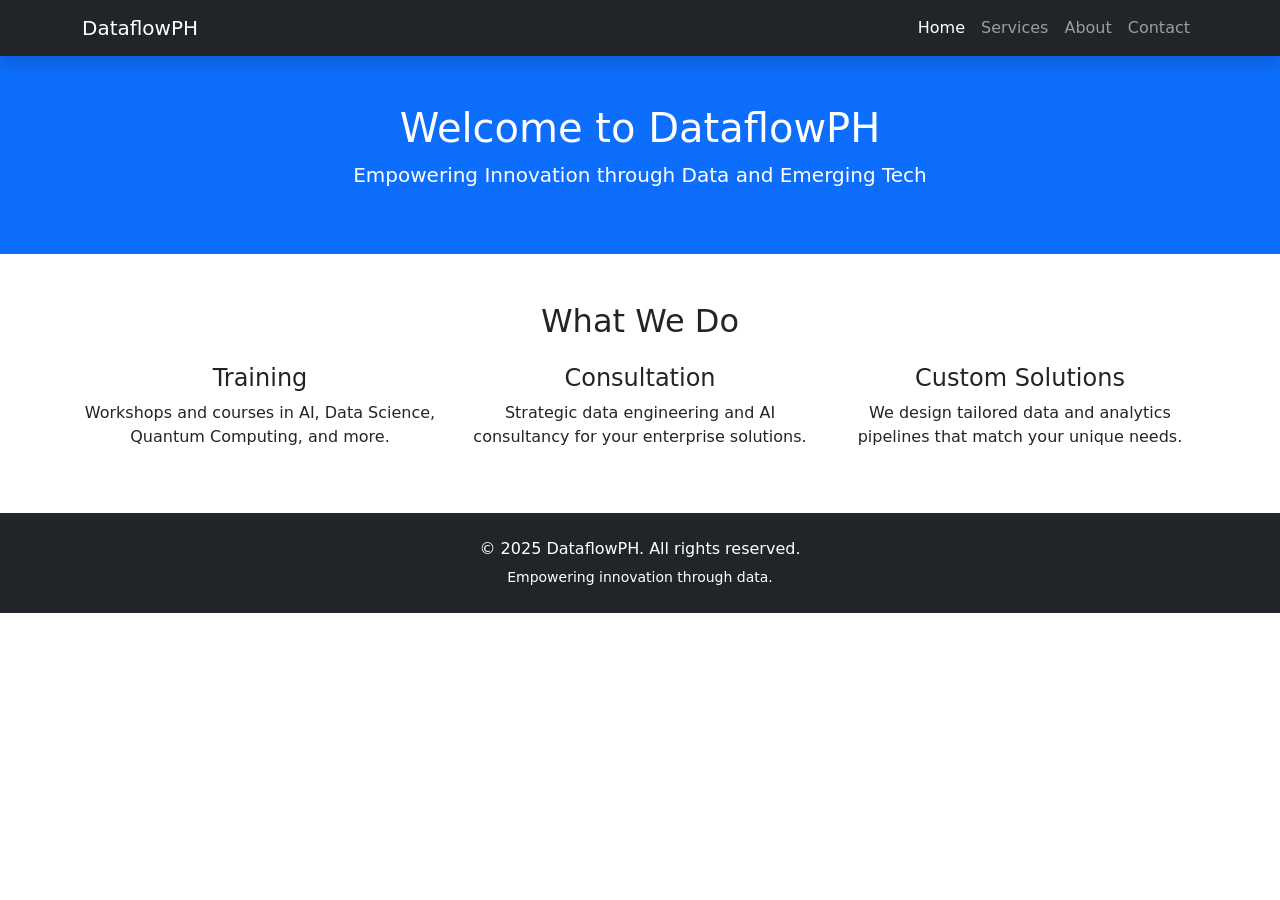
==== index.html @ 062f2149 "Add files via upload" ====
<!DOCTYPE html>
<html lang="en">
<head>
  <meta charset="UTF-8" />
  <meta name="viewport" content="width=device-width, initial-scale=1.0"/>
  <title>DataflowPH</title>
  <link href="https://cdn.jsdelivr.net/npm/bootstrap@5.3.3/dist/css/bootstrap.min.css" rel="stylesheet">
</head>
<body>
<nav class="navbar navbar-expand-lg navbar-dark bg-dark shadow">
  <div class="container">
    <a class="navbar-brand" href="index.html">DataflowPH</a>
    <button class="navbar-toggler" type="button" data-bs-toggle="collapse" data-bs-target="#navbarNav">
      <span class="navbar-toggler-icon"></span>
    </button>
    <div class="collapse navbar-collapse" id="navbarNav">
      <ul class="navbar-nav ms-auto">
        <li class="nav-item"><a class="nav-link active" href="index.html">Home</a></li>
        <li class="nav-item"><a class="nav-link" href="services.html">Services</a></li>
        <li class="nav-item"><a class="nav-link" href="about.html">About</a></li>
        <li class="nav-item"><a class="nav-link" href="contact.html">Contact</a></li>
      </ul>
    </div>
  </div>
</nav>

<header class="bg-primary text-white text-center py-5">
  <div class="container">
    <h1>Welcome to DataflowPH</h1>
    <p class="lead">Empowering Innovation through Data and Emerging Tech</p>
  </div>
</header>

<section class="py-5 text-center">
  <div class="container">
    <h2 class="mb-4">What We Do</h2>
    <div class="row">
      <div class="col-md-4">
        <h4>Training</h4>
        <p>Workshops and courses in AI, Data Science, Quantum Computing, and more.</p>
      </div>
      <div class="col-md-4">
        <h4>Consultation</h4>
        <p>Strategic data engineering and AI consultancy for your enterprise solutions.</p>
      </div>
      <div class="col-md-4">
        <h4>Custom Solutions</h4>
        <p>We design tailored data and analytics pipelines that match your unique needs.</p>
      </div>
    </div>
  </div>
</section>

<footer class="bg-dark text-white text-center py-4">
  <div class="container">
    <p class="mb-1">&copy; 2025 DataflowPH. All rights reserved.</p>
    <small>Empowering innovation through data.</small>
  </div>
</footer>

<script src="https://cdn.jsdelivr.net/npm/bootstrap@5.3.3/dist/js/bootstrap.bundle.min.js"></script>
</body>
</html>
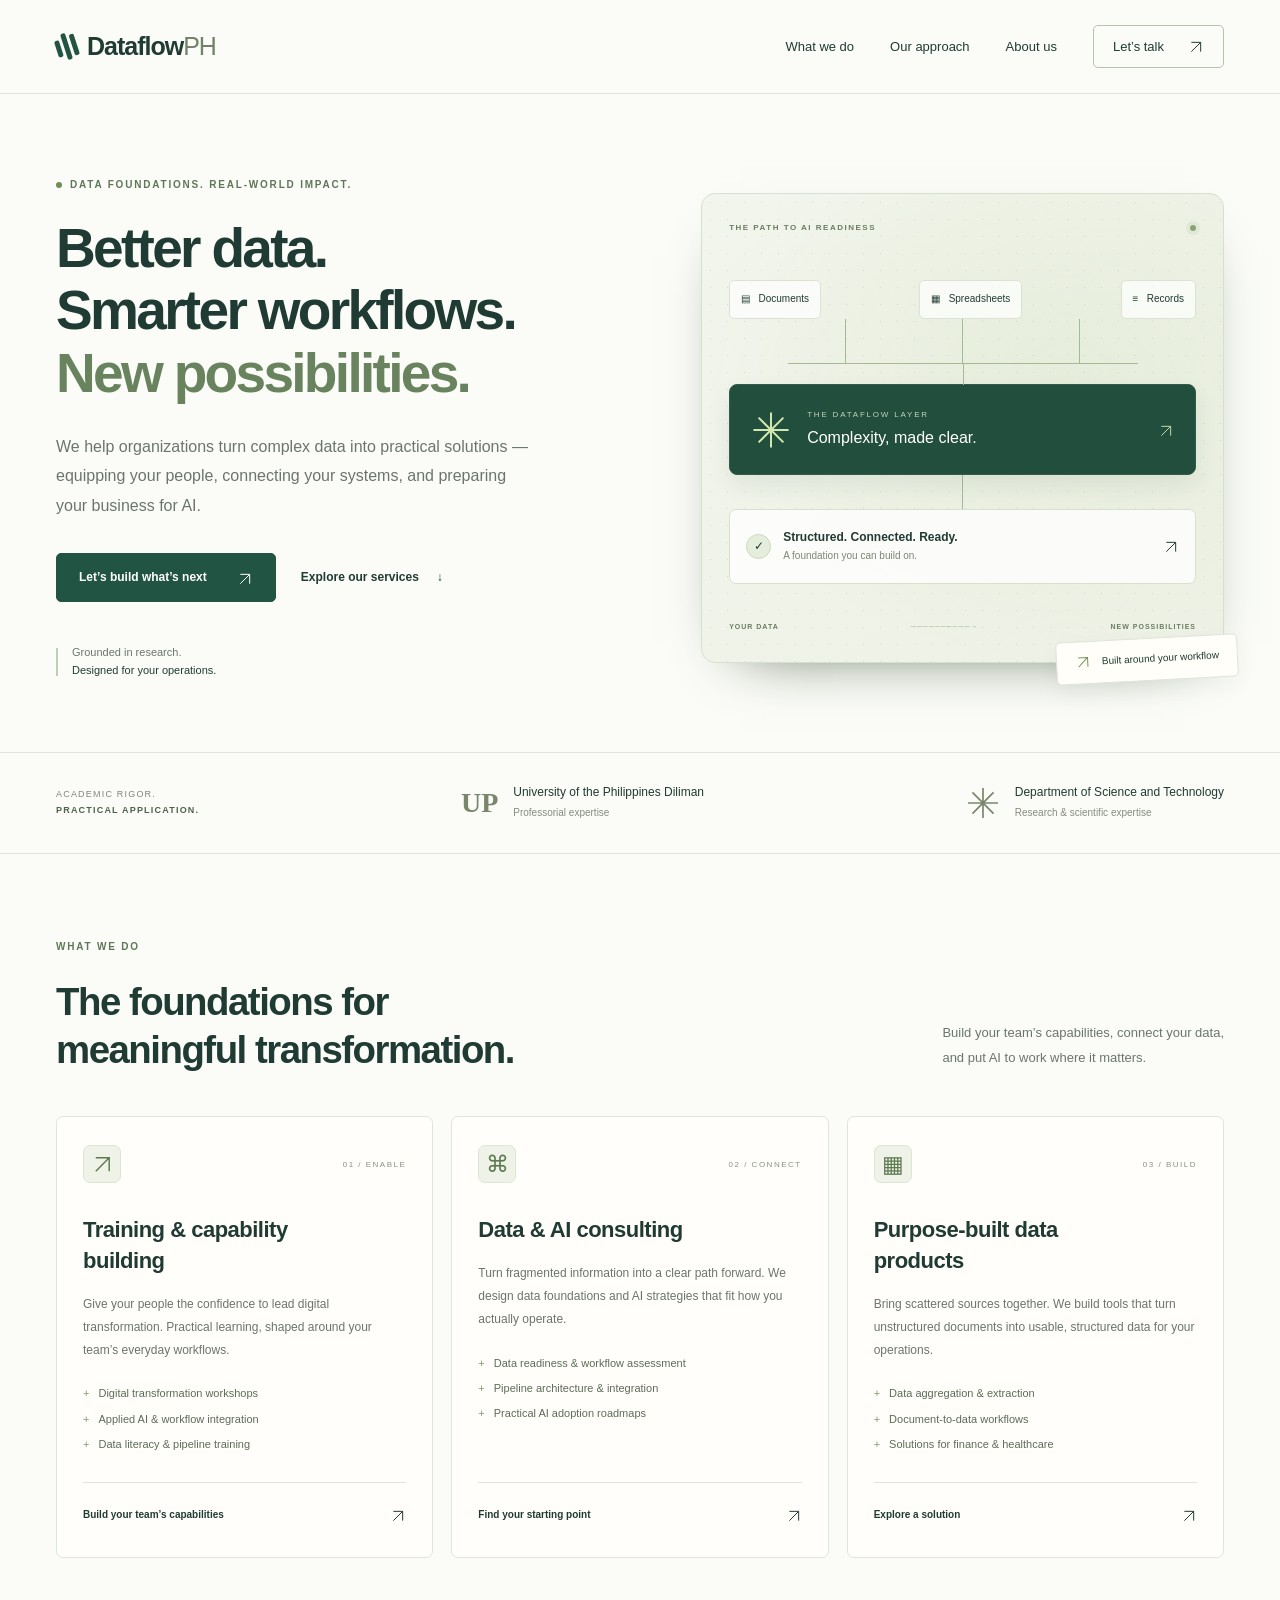
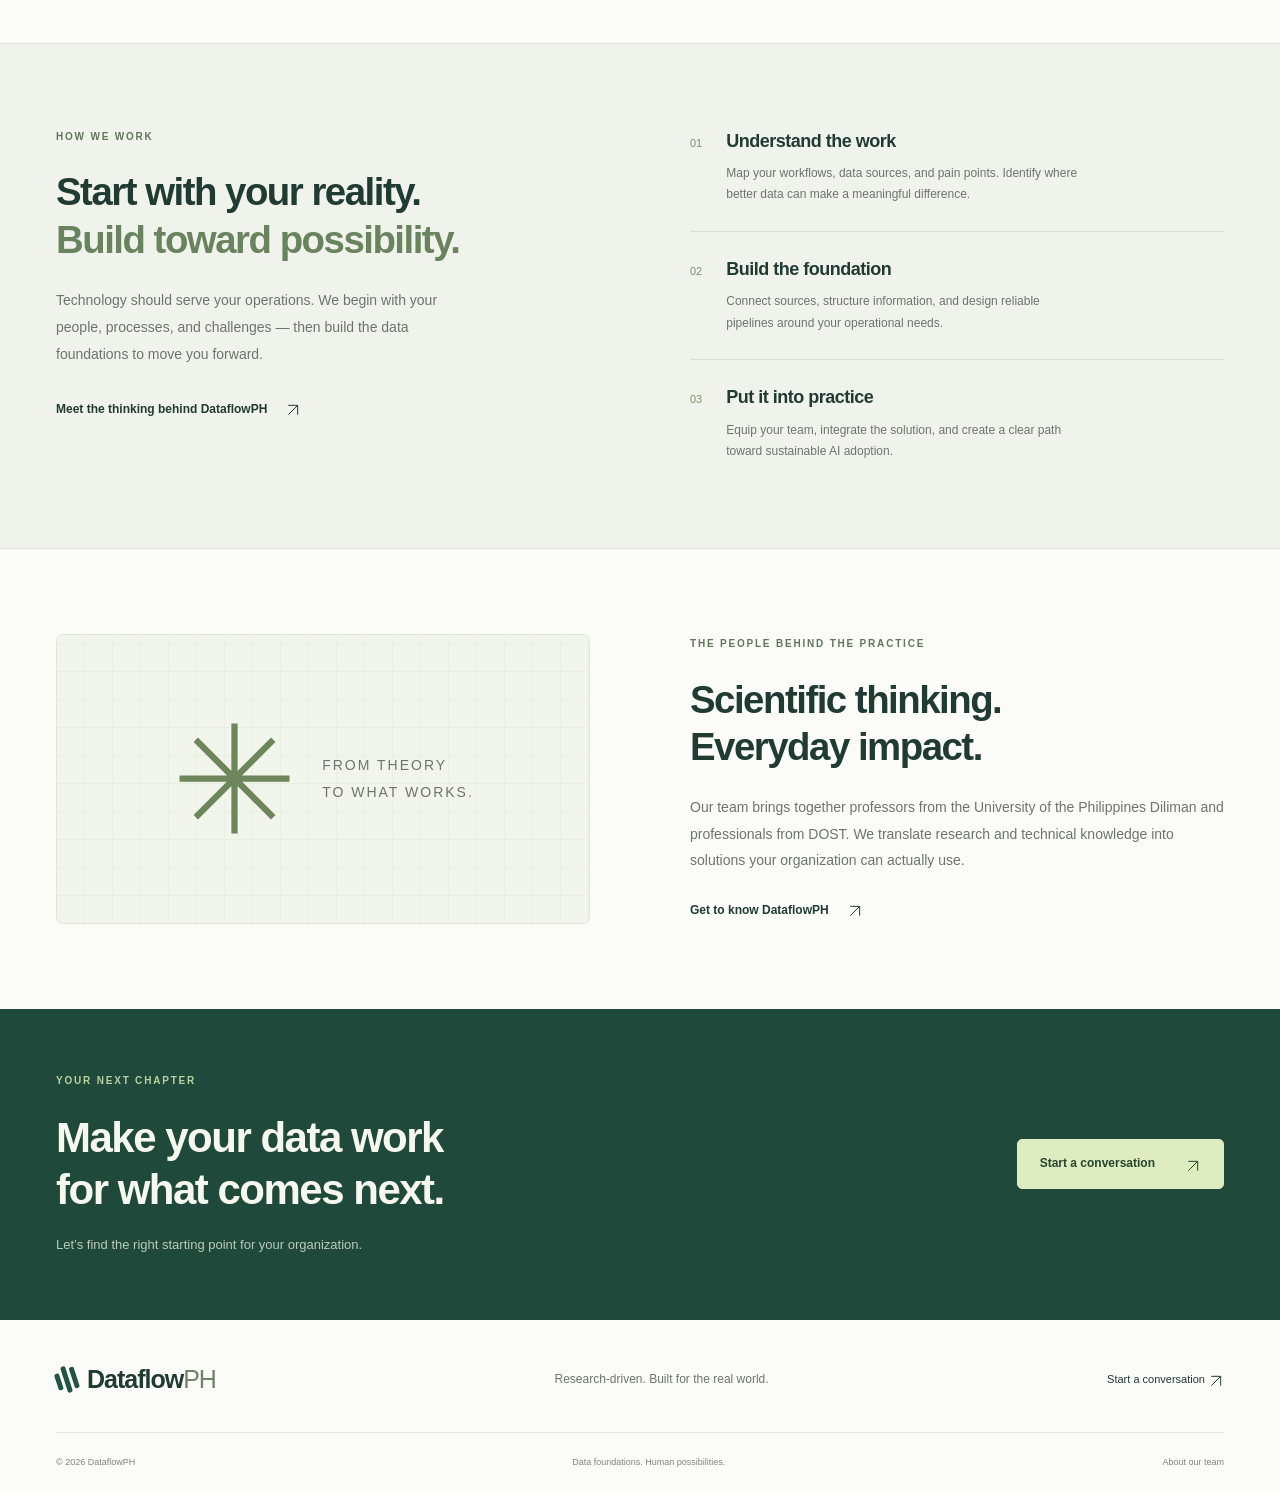
==== commit d06fc071: "Redesign DataflowPH website and add public contact email" ====
--- a/index.html
+++ b/index.html
@@ -1,63 +1,2 @@
 <!DOCTYPE html>
-<html lang="en">
-<head>
-  <meta charset="UTF-8" />
-  <meta name="viewport" content="width=device-width, initial-scale=1.0"/>
-  <title>DataflowPH</title>
-  <link href="https://cdn.jsdelivr.net/npm/bootstrap@5.3.3/dist/css/bootstrap.min.css" rel="stylesheet">
-</head>
-<body>
-<nav class="navbar navbar-expand-lg navbar-dark bg-dark shadow">
-  <div class="container">
-    <a class="navbar-brand" href="index.html">DataflowPH</a>
-    <button class="navbar-toggler" type="button" data-bs-toggle="collapse" data-bs-target="#navbarNav">
-      <span class="navbar-toggler-icon"></span>
-    </button>
-    <div class="collapse navbar-collapse" id="navbarNav">
-      <ul class="navbar-nav ms-auto">
-        <li class="nav-item"><a class="nav-link active" href="index.html">Home</a></li>
-        <li class="nav-item"><a class="nav-link" href="services.html">Services</a></li>
-        <li class="nav-item"><a class="nav-link" href="about.html">About</a></li>
-        <li class="nav-item"><a class="nav-link" href="contact.html">Contact</a></li>
-      </ul>
-    </div>
-  </div>
-</nav>
-
-<header class="bg-primary text-white text-center py-5">
-  <div class="container">
-    <h1>Welcome to DataflowPH</h1>
-    <p class="lead">Empowering Innovation through Data and Emerging Tech</p>
-  </div>
-</header>
-
-<section class="py-5 text-center">
-  <div class="container">
-    <h2 class="mb-4">What We Do</h2>
-    <div class="row">
-      <div class="col-md-4">
-        <h4>Training</h4>
-        <p>Workshops and courses in AI, Data Science, Quantum Computing, and more.</p>
-      </div>
-      <div class="col-md-4">
-        <h4>Consultation</h4>
-        <p>Strategic data engineering and AI consultancy for your enterprise solutions.</p>
-      </div>
-      <div class="col-md-4">
-        <h4>Custom Solutions</h4>
-        <p>We design tailored data and analytics pipelines that match your unique needs.</p>
-      </div>
-    </div>
-  </div>
-</section>
-
-<footer class="bg-dark text-white text-center py-4">
-  <div class="container">
-    <p class="mb-1">&copy; 2025 DataflowPH. All rights reserved.</p>
-    <small>Empowering innovation through data.</small>
-  </div>
-</footer>
-
-<script src="https://cdn.jsdelivr.net/npm/bootstrap@5.3.3/dist/js/bootstrap.bundle.min.js"></script>
-</body>
-</html>+<html lang="en"><head><meta charset="UTF-8"><meta name="viewport" content="width=device-width, initial-scale=1"><meta name="theme-color" content="#173f35"><meta name="description" content="DataflowPH helps organizations build AI-ready data foundations through practical training, consulting, and tailored data products."><title>DataflowPH — From data to possibility</title><link rel="stylesheet" href="styles.css"><script src="script.js" defer></script></head><body><a class="skip" href="#main">Skip to content</a><header class="site-header"><div class="container nav"><a class="brand" href="index.html" aria-label="DataflowPH home"><span class="brand-icon" aria-hidden="true"><i></i><i></i><i></i></span>Dataflow<span>PH</span></a><button class="menu-toggle" aria-expanded="false" aria-controls="navigation">Menu <span>☰</span></button><nav id="navigation" aria-label="Main navigation"><a href="index.html#services">What we do</a><a href="index.html#approach">Our approach</a><a href="about.html">About us</a><a class="nav-cta" href="contact.html">Let’s talk <span aria-hidden="true"><svg class="arrow-icon" viewBox="0 0 24 24" fill="none" stroke="currentColor" stroke-width="1.5" aria-hidden="true"><path d="M5 19 19 5M5 5h14v14"/></svg></span></a></nav></div></header><main id="main"><section class="hero"><div class="container hero-grid"><div class="hero-copy"><p class="eyebrow"><span class="dot"></span> DATA FOUNDATIONS. REAL-WORLD IMPACT.</p><h1>Better data.<br>Smarter workflows.<br><em>New possibilities.</em></h1><p class="hero-description">We help organizations turn complex data into practical solutions — equipping your people, connecting your systems, and preparing your business for AI.</p><div class="hero-actions"><a class="button" href="contact.html">Let’s build what’s next <span><svg class="arrow-icon" viewBox="0 0 24 24" fill="none" stroke="currentColor" stroke-width="1.5" aria-hidden="true"><path d="M5 19 19 5M5 5h14v14"/></svg></span></a><a class="text-link" href="#services">Explore our services <span>↓</span></a></div><div class="hero-note"><span class="note-line"></span><p>Grounded in research.<br><strong>Designed for your operations.</strong></p></div></div><div class="flow-visual" role="img" aria-label="A data pipeline transforms documents, spreadsheets, and records into structured data, connected workflows, and AI-ready insights."><div class="visual-top"><span>THE PATH TO AI READINESS</span><span class="live-dot"></span></div><div class="flow-sources"><span>▤ &nbsp; Documents</span><span>▦ &nbsp; Spreadsheets</span><span>≡ &nbsp; Records</span></div><div class="flow-connectors"><i></i><i></i><i></i></div><div class="flow-engine"><div class="engine-symbol"><svg class="star-icon" viewBox="0 0 100 100" fill="none" stroke="currentColor" stroke-width="5" aria-hidden="true"><path d="M50 6v88M6 50h88M19 19l62 62M19 81l62-62"/></svg></div><div><span>THE DATAFLOW LAYER</span><strong>Complexity, made clear.</strong></div><span class="engine-arrow"><svg class="arrow-icon" viewBox="0 0 24 24" fill="none" stroke="currentColor" stroke-width="1.5" aria-hidden="true"><path d="M5 19 19 5M5 5h14v14"/></svg></span></div><div class="flow-stem"></div><div class="flow-output"><span class="output-check">✓</span><div><strong>Structured. Connected. Ready.</strong><span>A foundation you can build on.</span></div><span><svg class="arrow-icon" viewBox="0 0 24 24" fill="none" stroke="currentColor" stroke-width="1.5" aria-hidden="true"><path d="M5 19 19 5M5 5h14v14"/></svg></span></div><div class="visual-bottom"><span>YOUR DATA</span><span class="visual-path">──────────→</span><span>NEW POSSIBILITIES</span></div><div class="floating-note"><span><svg class="arrow-icon" viewBox="0 0 24 24" fill="none" stroke="currentColor" stroke-width="1.5" aria-hidden="true"><path d="M5 19 19 5M5 5h14v14"/></svg></span> Built around your workflow</div></div></div></section><section class="credibility"><div class="container credibility-inner"><p>ACADEMIC RIGOR.<br><strong>PRACTICAL APPLICATION.</strong></p><div><span class="institution-mark">UP</span><span>University of the Philippines Diliman<small>Professorial expertise</small></span></div><div><span class="institution-mark dost"><svg class="star-icon" viewBox="0 0 100 100" fill="none" stroke="currentColor" stroke-width="5" aria-hidden="true"><path d="M50 6v88M6 50h88M19 19l62 62M19 81l62-62"/></svg></span><span>Department of Science and Technology<small>Research & scientific expertise</small></span></div></div></section><section class="section" id="services"><div class="container"><div class="section-heading"><div><p class="eyebrow">WHAT WE DO</p><h2>The foundations for<br>meaningful transformation.</h2></div><p>Build your team’s capabilities, connect your data,<br class="desktop"> and put AI to work where it matters.</p></div><div class="service-grid"><article class="service-card"><div class="card-top"><span class="service-icon"><svg class="arrow-icon" viewBox="0 0 24 24" fill="none" stroke="currentColor" stroke-width="1.5" aria-hidden="true"><path d="M5 19 19 5M5 5h14v14"/></svg></span><span>01 / ENABLE</span></div><h3>Training & capability building</h3><p>Give your people the confidence to lead digital transformation. Practical learning, shaped around your team’s everyday workflows.</p><ul><li>Digital transformation workshops</li><li>Applied AI & workflow integration</li><li>Data literacy & pipeline training</li></ul><a href="contact.html?service=training">Build your team’s capabilities <span><svg class="arrow-icon" viewBox="0 0 24 24" fill="none" stroke="currentColor" stroke-width="1.5" aria-hidden="true"><path d="M5 19 19 5M5 5h14v14"/></svg></span></a></article><article class="service-card"><div class="card-top"><span class="service-icon">⌘</span><span>02 / CONNECT</span></div><h3>Data & AI consulting</h3><p>Turn fragmented information into a clear path forward. We design data foundations and AI strategies that fit how you actually operate.</p><ul><li>Data readiness & workflow assessment</li><li>Pipeline architecture & integration</li><li>Practical AI adoption roadmaps</li></ul><a href="contact.html?service=consulting">Find your starting point <span><svg class="arrow-icon" viewBox="0 0 24 24" fill="none" stroke="currentColor" stroke-width="1.5" aria-hidden="true"><path d="M5 19 19 5M5 5h14v14"/></svg></span></a></article><article class="service-card"><div class="card-top"><span class="service-icon">▦</span><span>03 / BUILD</span></div><h3>Purpose-built data products</h3><p>Bring scattered sources together. We build tools that turn unstructured documents into usable, structured data for your operations.</p><ul><li>Data aggregation & extraction</li><li>Document-to-data workflows</li><li>Solutions for finance & healthcare</li></ul><a href="contact.html?service=products">Explore a solution <span><svg class="arrow-icon" viewBox="0 0 24 24" fill="none" stroke="currentColor" stroke-width="1.5" aria-hidden="true"><path d="M5 19 19 5M5 5h14v14"/></svg></span></a></article></div></div></section><section class="approach section" id="approach"><div class="container approach-grid"><div><p class="eyebrow">HOW WE WORK</p><h2>Start with your reality.<br><em>Build toward possibility.</em></h2><p class="section-description">Technology should serve your operations. We begin with your people, processes, and challenges — then build the data foundations to move you forward.</p><a class="text-link" href="about.html">Meet the thinking behind DataflowPH <span><svg class="arrow-icon" viewBox="0 0 24 24" fill="none" stroke="currentColor" stroke-width="1.5" aria-hidden="true"><path d="M5 19 19 5M5 5h14v14"/></svg></span></a></div><ol class="steps"><li><span>01</span><div><h3>Understand the work</h3><p>Map your workflows, data sources, and pain points. Identify where better data can make a meaningful difference.</p></div></li><li><span>02</span><div><h3>Build the foundation</h3><p>Connect sources, structure information, and design reliable pipelines around your operational needs.</p></div></li><li><span>03</span><div><h3>Put it into practice</h3><p>Equip your team, integrate the solution, and create a clear path toward sustainable AI adoption.</p></div></li></ol></div></section><section class="research section"><div class="container research-grid"><div class="research-label"><span class="large-asterisk"><svg class="star-icon" viewBox="0 0 100 100" fill="none" stroke="currentColor" stroke-width="5" aria-hidden="true"><path d="M50 6v88M6 50h88M19 19l62 62M19 81l62-62"/></svg></span><p>FROM THEORY<br>TO WHAT WORKS.</p></div><div><p class="eyebrow">THE PEOPLE BEHIND THE PRACTICE</p><h2>Scientific thinking.<br>Everyday impact.</h2><p>Our team brings together professors from the University of the Philippines Diliman and professionals from DOST. We translate research and technical knowledge into solutions your organization can actually use.</p><a class="text-link" href="about.html">Get to know DataflowPH <span><svg class="arrow-icon" viewBox="0 0 24 24" fill="none" stroke="currentColor" stroke-width="1.5" aria-hidden="true"><path d="M5 19 19 5M5 5h14v14"/></svg></span></a></div></div></section><section class="cta-section"><div class="container cta-inner"><div><p class="eyebrow">YOUR NEXT CHAPTER</p><h2>Make your data work<br>for what comes next.</h2><p>Let’s find the right starting point for your organization.</p></div><a class="button light" href="contact.html">Start a conversation <span><svg class="arrow-icon" viewBox="0 0 24 24" fill="none" stroke="currentColor" stroke-width="1.5" aria-hidden="true"><path d="M5 19 19 5M5 5h14v14"/></svg></span></a></div></section></main><footer><div class="container footer-top"><a class="brand" href="index.html"><span class="brand-icon" aria-hidden="true"><i></i><i></i><i></i></span>Dataflow<span>PH</span></a><p>Research-driven. Built for the real world.</p><a href="contact.html">Start a conversation <svg class="arrow-icon" viewBox="0 0 24 24" fill="none" stroke="currentColor" stroke-width="1.5" aria-hidden="true"><path d="M5 19 19 5M5 5h14v14"/></svg></a></div><div class="container footer-bottom"><span>© <span data-year>2026</span> DataflowPH</span><span>Data foundations. Human possibilities.</span><a href="about.html">About our team</a></div></footer></body></html>
--- a/styles.css
+++ b/styles.css
@@ -0,0 +1,6 @@
+:root{--ink:#203b33;--green:#225443;--muted:#6b756e;--paper:#fbfcf8;--line:#dfe5db;--lime:#d9edaa}*{box-sizing:border-box}html{scroll-behavior:smooth;scroll-padding-top:95px}body{margin:0;background:var(--paper);color:var(--ink);font-family:'DM Sans',Arial,sans-serif;font-size:15px;line-height:1.65}a{color:inherit;text-decoration:none}button,input,textarea,select{font:inherit}button,a,input,select,textarea{-webkit-tap-highlight-color:transparent}a:focus-visible,button:focus-visible,input:focus-visible,select:focus-visible,textarea:focus-visible{outline:3px solid #85a861;outline-offset:5px}h1,h2,h3,p{margin:0}h1,h2,h3{font-family:Manrope,Arial,sans-serif}h1{font-size:clamp(40px,4.3vw,64px);line-height:1.14;letter-spacing:-2.7px;font-weight:600}h2{font-size:clamp(30px,3vw,42px);line-height:1.24;letter-spacing:-1.5px;font-weight:550}h3{font-size:21px;line-height:1.4;font-weight:600;letter-spacing:-.5px}em{font-style:normal;color:#68835d}.container{width:min(1200px,calc(100% - 112px));margin:auto}.site-header{height:94px;border-bottom:1px solid var(--line);background:var(--paper);position:relative;z-index:10}.nav{display:flex;align-items:center;justify-content:space-between;height:100%}.brand{display:inline-flex;align-items:center;font-family:Manrope,Arial,sans-serif;font-weight:800;font-size:25px;letter-spacing:-1px}.brand>span:last-child{font-weight:450;color:#718268}.brand-icon{display:flex;align-items:center;gap:3px;margin-right:10px;transform:rotate(-18deg)}.brand-icon i{display:block;width:5px;background:var(--green);border-radius:2px;height:17px}.brand-icon i:nth-child(2){height:27px}.brand-icon i:nth-child(3){height:22px}nav{display:flex;align-items:center;gap:36px;font-size:13px;font-weight:500}nav a:hover,.text-link:hover,footer a:hover{color:#708550}.nav-cta{border:1px solid #b5c2ad;border-radius:5px;padding:10px 19px;display:flex;gap:24px}.menu-toggle{display:none}.eyebrow{font-size:10px;font-weight:700;letter-spacing:1.8px;color:#5f7659;margin-bottom:23px;display:flex;align-items:center;gap:8px}.dot{width:6px;height:6px;background:#6f8e57;border-radius:50%}.hero{padding:83px 0 72px;overflow:hidden}.hero-grid{display:grid;grid-template-columns:1.1fr 1fr;gap:70px;align-items:center}.hero-description{max-width:475px;margin-top:27px;font-size:16px;color:var(--muted);line-height:1.85}.hero-actions{display:flex;align-items:center;gap:25px;margin-top:32px}.button{display:inline-flex;align-items:center;justify-content:space-between;gap:30px;background:var(--green);color:white;padding:14px 22px;border:1px solid var(--green);border-radius:5px;font-size:12px;font-weight:550;cursor:pointer;transition:background .2s,transform .2s}.button:hover{background:#346650;transform:translateY(-2px)}.button span{font-size:19px;line-height:1}.text-link{display:inline-flex;align-items:center;gap:18px;font-size:12px;font-weight:600}.hero-note{display:flex;align-items:center;gap:14px;margin-top:42px;font-size:11px;color:var(--muted);line-height:1.6}.hero-note strong{font-weight:450;color:var(--ink)}.note-line{height:28px;width:2px;background:#c0cfb3}.flow-visual{position:relative;border:1px solid #d6e0ce;border-radius:14px;padding:27px 27px 30px;background:radial-gradient(ellipse at 70% 40%,#e6eddb 0,transparent 70%),linear-gradient(145deg,#f2f5ec,#edf1e5);box-shadow:0 22px 60px -40px #34452c;min-width:0}.flow-visual:before{content:'';position:absolute;inset:0;opacity:.22;background-image:radial-gradient(#7a9270 .7px,transparent .7px);background-size:17px 17px;border-radius:14px;pointer-events:none}.visual-top,.visual-bottom{position:relative;display:flex;justify-content:space-between;align-items:center;font-size:8px;font-weight:650;letter-spacing:1.5px;color:#6a7d60}.live-dot{height:6px;width:6px;border-radius:50%;background:#88a56d;box-shadow:0 0 0 4px #e0e9d7}.flow-sources{position:relative;display:flex;justify-content:space-between;gap:8px;margin-top:46px}.flow-sources span{background:#ffffffbe;border:1px solid #dbe2d3;border-radius:5px;padding:10px 11px;font-size:10px;white-space:nowrap}.flow-connectors{height:45px;display:flex;justify-content:space-around;width:75%;margin:auto;border-bottom:1px solid #a5ba94}.flow-connectors i{width:1px;background:#a5ba94}.flow-engine{position:relative;display:flex;align-items:center;gap:16px;padding:23px 21px;background:#214e3d;border:1px solid #315c48;border-radius:8px;color:white;box-shadow:0 10px 22px #234a3b15;margin-top:20px}.flow-engine:before{content:'';position:absolute;width:1px;height:21px;background:#a5ba94;top:-21px;left:50%}.engine-symbol{font-size:43px;color:#d4e7ad;line-height:1}.flow-engine div:nth-child(2){display:flex;flex-direction:column;gap:4px}.flow-engine div span{font-size:8px;letter-spacing:1.8px;color:#c2d4bb}.flow-engine strong{font-size:16px;font-weight:450}.engine-arrow{margin-left:auto;color:#c4d8a9;font-size:23px}.flow-stem{height:34px;width:1px;background:#a5ba94;margin:auto}.flow-output{position:relative;display:flex;gap:12px;align-items:center;background:#ffffffcf;padding:18px 16px;border:1px solid #d7e1cc;border-radius:7px}.output-check{display:grid;place-items:center;background:#e5eedc;border:1px solid #cbd9bd;border-radius:50%;width:25px;height:25px;font-size:12px}.flow-output div{display:flex;flex-direction:column}.flow-output strong{font-weight:550;font-size:12px}.flow-output div span{font-size:10px;color:#7b8773}.flow-output>span:last-child{margin-left:auto}.visual-bottom{margin-top:37px;font-size:7px;letter-spacing:1px;gap:8px}.visual-path{color:#9db28d}.floating-note{position:absolute;right:-15px;bottom:-18px;background:#fffef8;border:1px solid #e0e4d8;border-radius:5px;padding:12px 18px;font-size:10px;box-shadow:0 8px 20px #34452c0c;transform:rotate(-3deg)}.floating-note span{color:#77935c;margin-right:8px}.credibility{border-block:1px solid var(--line);padding:27px 0}.credibility-inner{display:flex;align-items:center;justify-content:space-between;gap:30px}.credibility p{font-size:9px;letter-spacing:1.2px;line-height:1.7;color:#7c8578}.credibility p strong{font-weight:550;color:#50634c}.credibility-inner>div{display:flex;align-items:center;gap:15px;font-size:12px;font-weight:500}.credibility small{display:block;font-size:10px;color:#858b7e;font-weight:400;margin-top:2px}.institution-mark{font-family:Georgia,serif;font-size:28px;color:#7a866c;font-weight:bold}.institution-mark.dost{font-size:35px}.section{padding:85px 0}.section-heading{display:flex;align-items:flex-end;justify-content:space-between;gap:35px;margin-bottom:43px}.section-heading>p{color:var(--muted);font-size:13px;line-height:1.9;margin-bottom:3px}.service-grid{display:grid;grid-template-columns:repeat(3,1fr);gap:18px}.service-card{padding:28px 26px;border:1px solid var(--line);border-radius:7px;background:#fffefa;display:flex;flex-direction:column;transition:border-color .2s,transform .2s}.service-card:hover{border-color:#9caf8f;transform:translateY(-4px)}.card-top{display:flex;justify-content:space-between;align-items:center;margin-bottom:32px}.card-top>span:last-child{font-size:8px;letter-spacing:1.5px;color:#8a9282}.service-icon{border:1px solid #dce6d2;border-radius:7px;background:#eff3e7;width:38px;height:38px;display:grid;place-items:center;font-size:23px;color:#5c7950}.service-card h3{max-width:240px;font-size:22px;margin-bottom:16px}.service-card p{font-size:12px;color:var(--muted);line-height:1.9}.service-card ul{padding:20px 0 25px;margin:0;list-style:none;font-size:11px;line-height:2.3;color:#5d6c57}.service-card li:before{content:'+';margin-right:9px;color:#839b6f}.service-card>a{border-top:1px solid var(--line);padding-top:19px;display:flex;align-items:center;justify-content:space-between;font-size:10px;font-weight:600;margin-top:auto}.service-card>a span{font-size:16px}.approach{background:#f0f3eb;border-block:1px solid var(--line)}.approach-grid{display:grid;grid-template-columns:1fr 1fr;gap:100px}.section-description{color:var(--muted);font-size:14px;line-height:1.9;max-width:410px;margin:24px 0 29px}.steps{margin:0;padding:0;list-style:none}.steps li{display:flex;gap:24px;padding:25px 0;border-bottom:1px solid #d9e1d2}.steps li:first-child{padding-top:0}.steps li:last-child{border-bottom:0;padding-bottom:0}.steps li>span{font-size:11px;color:#7c9270;padding-top:5px}.steps h3{font-size:18px;margin-bottom:9px}.steps p{font-size:12px;color:var(--muted);line-height:1.8;max-width:360px}.research-grid{display:grid;grid-template-columns:1fr 1fr;gap:100px;align-items:center}.research-label{height:290px;border:1px solid var(--line);border-radius:7px;background:repeating-linear-gradient(0deg,transparent,transparent 27px,#e3e9dc 28px),repeating-linear-gradient(90deg,#f2f5ec,#f2f5ec 27px,#e3e9dc 28px);display:flex;justify-content:center;align-items:center;gap:25px}.large-asterisk{font-size:125px;line-height:1;color:#6d865b}.research-label p{font-size:12px;letter-spacing:2px;line-height:1.9}.research-grid>div>p:not(.eyebrow){font-size:14px;color:var(--muted);line-height:1.9;margin:23px 0}.cta-section{background:#1f493b;color:#f6f8f0;padding:64px 0}.cta-inner{display:flex;align-items:center;justify-content:space-between;gap:30px}.cta-section .eyebrow{color:#bad09e}.cta-section h2{font-size:42px}.cta-section p:last-child{margin-top:18px;color:#bccabd;font-size:13px}.button.light{background:#deecbf;border-color:#deecbf;color:#25452f;min-width:200px}.button.light:hover{background:#eff5df}footer{padding:39px 0 22px}.footer-top,.footer-bottom{display:flex;align-items:center;justify-content:space-between;gap:20px}.footer-top{padding-bottom:32px}.footer-top p{font-size:12px;color:var(--muted)}.footer-top>a:last-child{font-size:11px}.footer-bottom{padding-top:22px;border-top:1px solid var(--line);font-size:9px;color:#808777}.skip{position:absolute;left:16px;top:-80px;background:white;padding:10px;z-index:20}.skip:focus{top:10px}.page-intro{padding-top:75px;padding-bottom:65px}.page-intro p:last-child{max-width:570px;color:var(--muted);margin-top:25px;font-size:17px}.page-intro+.section{border-top:1px solid var(--line)}.prose p{margin-bottom:22px;color:var(--muted)}.affiliation-note{font-size:11px!important;line-height:1.8;color:#737c6e}.values{display:grid;grid-template-columns:repeat(3,1fr);gap:40px;margin-top:50px}.values article>span{font-size:11px;color:#7a8e6a}.values h3{margin:15px 0}.values p{font-size:14px;color:var(--muted)}.contact-grid{display:grid;grid-template-columns:1fr 1fr;gap:100px}.contact-grid>div>p{color:var(--muted);margin-top:25px}.contact-note{display:flex;gap:20px;margin:35px 0;padding:25px 0;border-block:1px solid var(--line)}.contact-note>span{font-size:28px;color:#7b9565}.contact-note h3{font-size:17px}.contact-note p{font-size:13px;color:var(--muted);margin-top:8px}form{background:#f0f3eb;border:1px solid var(--line);padding:30px;border-radius:8px}form h3{margin-bottom:24px}label{display:block;font-size:12px;margin:16px 0 6px}input,select,textarea{width:100%;border:1px solid #cdd7c7;border-radius:4px;background:#fffefa;padding:11px 12px;color:var(--ink);font-size:13px}textarea{resize:vertical}form .button{margin-top:22px;width:100%}#form-status{font-size:12px;margin-top:12px;color:var(--green)}
+@media(min-width:1450px){.hero{padding-block:100px}.hero-grid{gap:95px}}@media(max-width:1100px){.container{width:calc(100% - 64px)}.hero-grid{gap:35px}h1{font-size:48px}.hero-actions{gap:15px;flex-wrap:wrap}.flow-visual{padding:22px 18px}.flow-sources span{padding:10px 6px;font-size:9px}.approach-grid,.research-grid,.contact-grid{gap:50px}.service-card{padding:23px 20px}.credibility-inner{gap:18px}.credibility-inner>div{font-size:10px;gap:9px}.section-heading>p{max-width:290px}.hero-description{font-size:14px}.flow-engine{padding:23px 14px}.flow-engine strong{font-size:14px}}@media(max-width:760px){.container{width:calc(100% - 40px)}.site-header{height:76px}.brand{font-size:23px}.menu-toggle{display:flex;align-items:center;gap:10px;background:transparent;border:1px solid #cbd6c3;border-radius:4px;padding:6px 10px;color:var(--ink);font-size:12px}nav{display:none;position:absolute;top:75px;left:0;right:0;padding:22px;background:var(--paper);border-bottom:1px solid var(--line);box-shadow:0 15px 20px #203b3308;align-items:stretch;gap:16px}nav.open{display:flex;flex-direction:column}.nav-cta{justify-content:space-between}.hero{padding:47px 0 55px}.hero-grid{grid-template-columns:1fr;gap:52px}h1{font-size:44px;letter-spacing:-2px}.eyebrow{font-size:8px;letter-spacing:1.5px;margin-bottom:20px}.hero-description{font-size:15px;max-width:520px}.hero-actions{gap:22px}.hero-note{margin-top:27px}.flow-visual{max-width:490px;width:100%;margin:0 auto;padding:24px}.flow-sources span{font-size:10px;padding:10px}.flow-engine{padding:23px 18px}.flow-engine strong{font-size:16px}.floating-note{right:5px}.credibility-inner{flex-wrap:wrap;gap:24px}.credibility-inner>p{width:100%}.credibility-inner>div{font-size:11px;gap:13px}.credibility{padding:24px 0}.section{padding:55px 0}.section-heading{display:block;margin-bottom:30px}.section-heading>p{margin-top:22px;max-width:100%}.desktop{display:none}.service-grid{grid-template-columns:1fr;gap:16px}.service-card{padding:25px}.service-card h3{max-width:none}.card-top{margin-bottom:22px}.service-card p{font-size:14px}.service-card ul{font-size:12px}.service-card>a{font-size:12px}.approach-grid,.research-grid,.contact-grid{grid-template-columns:1fr;gap:35px}.steps li{padding:22px 0}.steps p{max-width:100%;font-size:13px}.research-label{height:230px}.research-grid{gap:35px}.cta-inner{align-items:flex-start;flex-direction:column;gap:30px}.cta-section{padding:48px 0}.cta-section h2{font-size:35px}.footer-top{flex-wrap:wrap;gap:20px}.footer-top p{width:100%;order:3}.footer-bottom{flex-wrap:wrap;font-size:9px}.footer-bottom>span:nth-child(2){display:none}.page-intro{padding-top:50px;padding-bottom:45px}.page-intro p:last-child{font-size:15px}.values{grid-template-columns:1fr;gap:30px;margin-top:30px}form{padding:24px}.contact-grid{gap:35px}}@media(prefers-reduced-motion:reduce){html{scroll-behavior:auto}*,*:before,*:after{transition:none!important}}
+
+.arrow-icon{width:16px;height:16px;display:inline-block;vertical-align:middle;flex-shrink:0}.service-icon .arrow-icon{width:23px;height:23px}.star-icon{width:1em;height:1em;display:block}.large-asterisk .star-icon{width:125px;height:125px}.engine-symbol .star-icon{width:40px;height:40px}.dost .star-icon{width:34px;height:34px}
+
+.email-link{color:var(--green);text-decoration:underline;text-underline-offset:4px;overflow-wrap:anywhere}
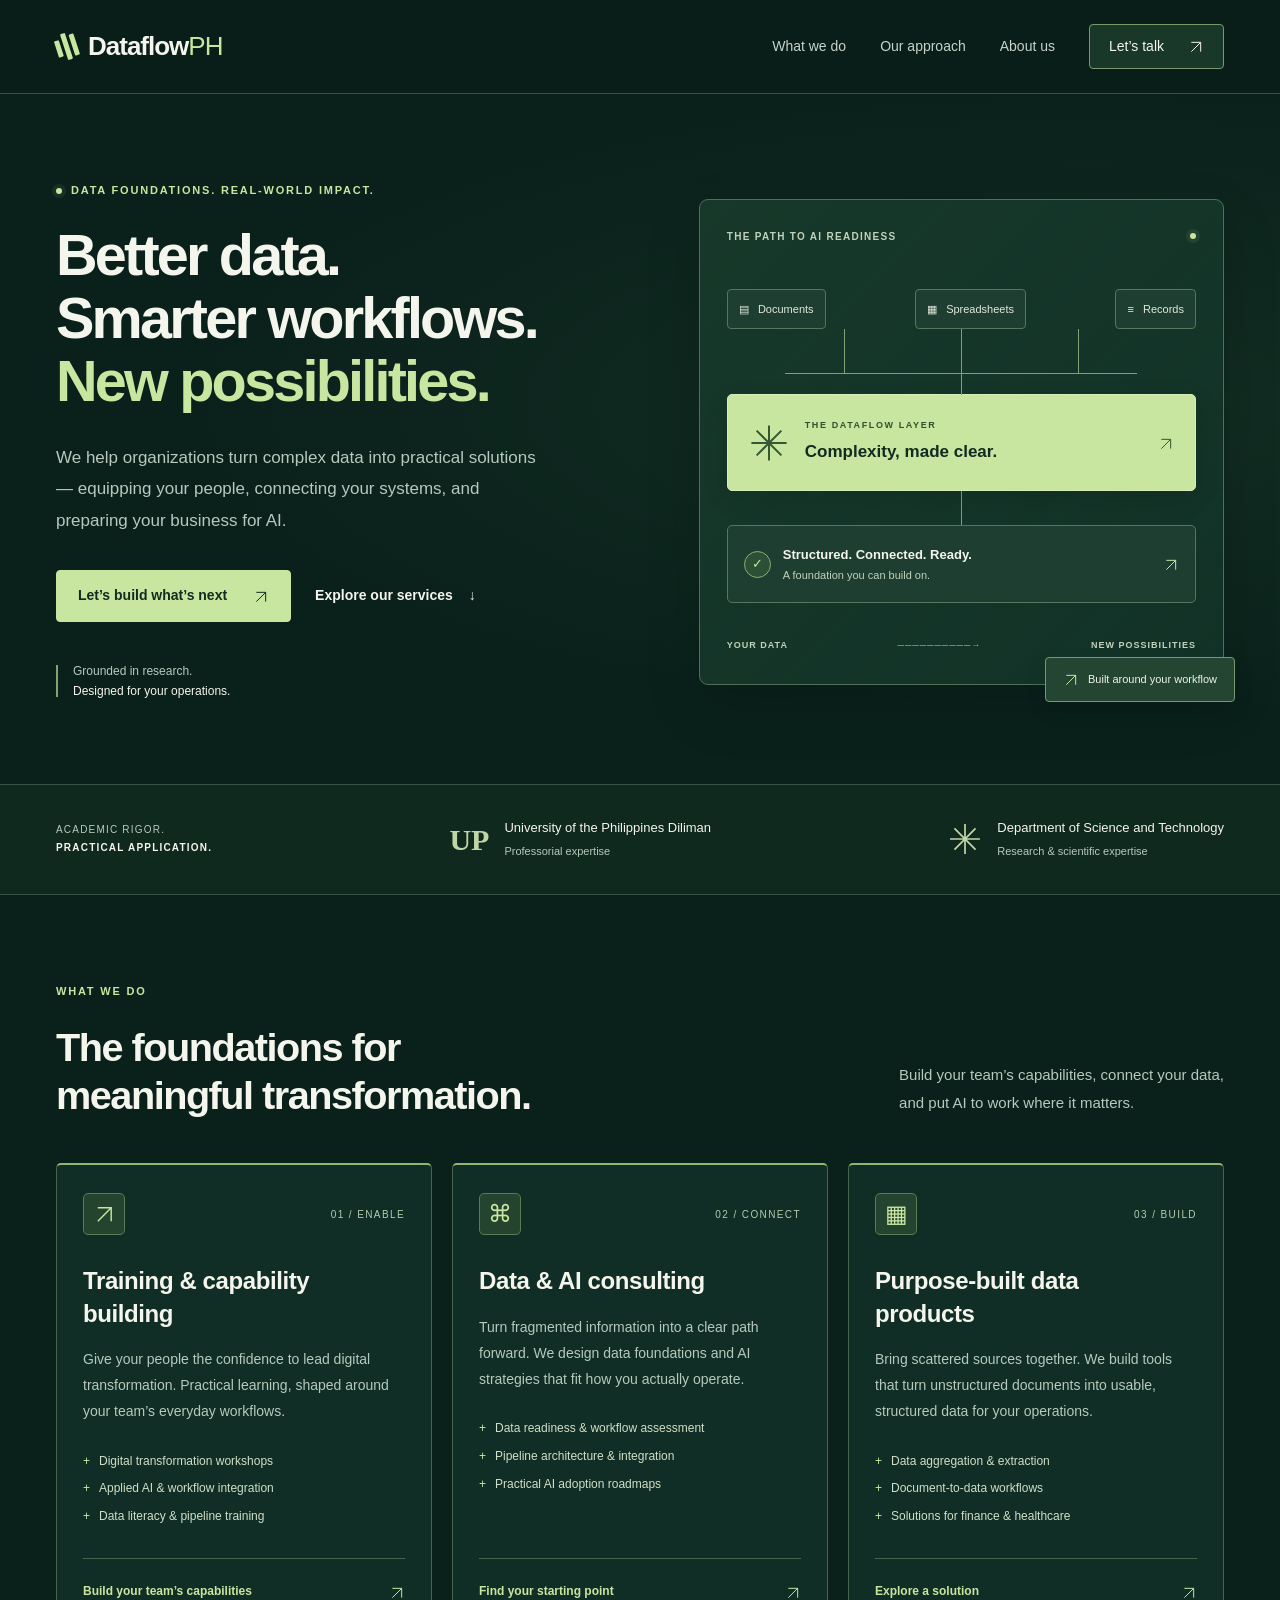
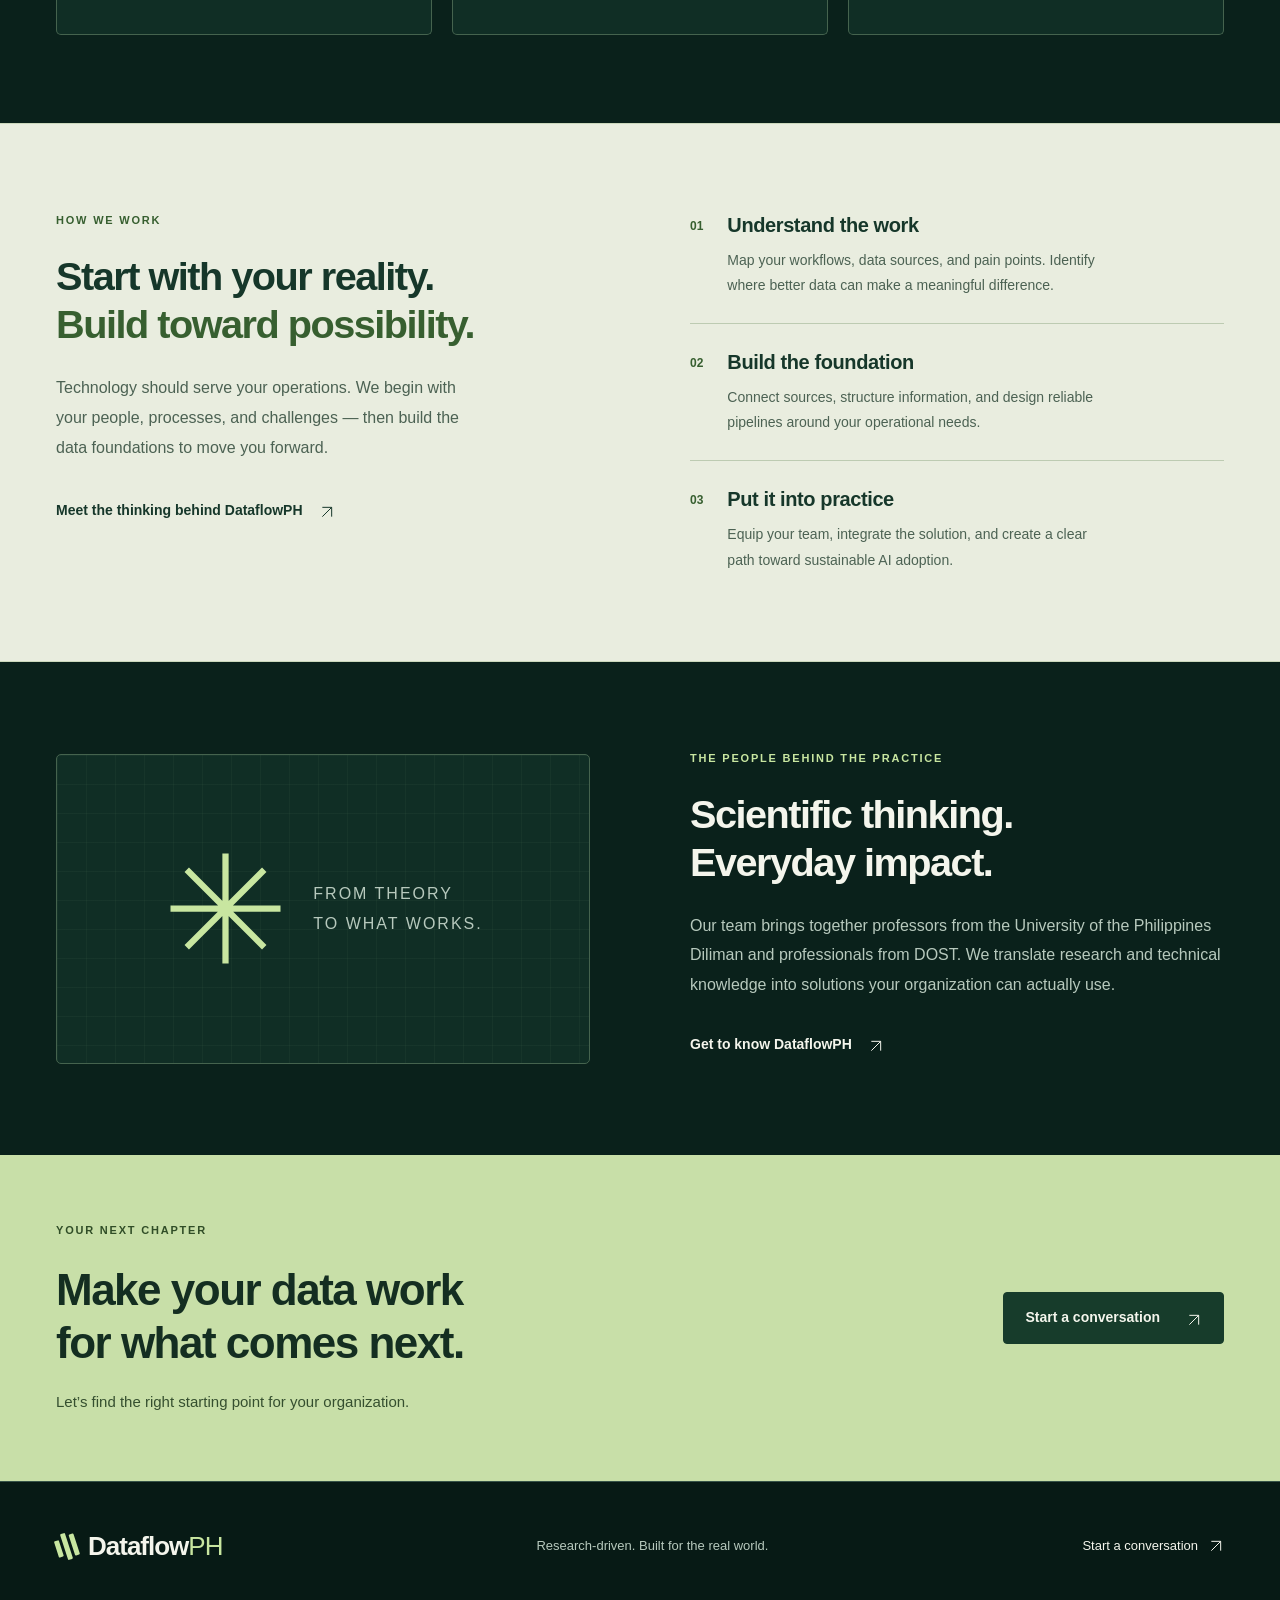
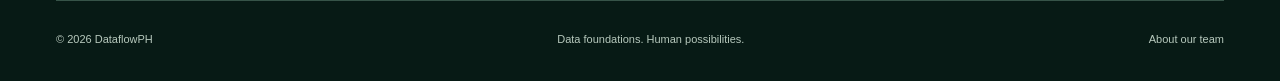
==== commit 44717d5c: "Apply high-contrast forest green theme across the website" ====
--- a/index.html
+++ b/index.html
@@ -1,2 +1,2 @@
 <!DOCTYPE html>
-<html lang="en"><head><meta charset="UTF-8"><meta name="viewport" content="width=device-width, initial-scale=1"><meta name="theme-color" content="#173f35"><meta name="description" content="DataflowPH helps organizations build AI-ready data foundations through practical training, consulting, and tailored data products."><title>DataflowPH — From data to possibility</title><link rel="stylesheet" href="styles.css"><script src="script.js" defer></script></head><body><a class="skip" href="#main">Skip to content</a><header class="site-header"><div class="container nav"><a class="brand" href="index.html" aria-label="DataflowPH home"><span class="brand-icon" aria-hidden="true"><i></i><i></i><i></i></span>Dataflow<span>PH</span></a><button class="menu-toggle" aria-expanded="false" aria-controls="navigation">Menu <span>☰</span></button><nav id="navigation" aria-label="Main navigation"><a href="index.html#services">What we do</a><a href="index.html#approach">Our approach</a><a href="about.html">About us</a><a class="nav-cta" href="contact.html">Let’s talk <span aria-hidden="true"><svg class="arrow-icon" viewBox="0 0 24 24" fill="none" stroke="currentColor" stroke-width="1.5" aria-hidden="true"><path d="M5 19 19 5M5 5h14v14"/></svg></span></a></nav></div></header><main id="main"><section class="hero"><div class="container hero-grid"><div class="hero-copy"><p class="eyebrow"><span class="dot"></span> DATA FOUNDATIONS. REAL-WORLD IMPACT.</p><h1>Better data.<br>Smarter workflows.<br><em>New possibilities.</em></h1><p class="hero-description">We help organizations turn complex data into practical solutions — equipping your people, connecting your systems, and preparing your business for AI.</p><div class="hero-actions"><a class="button" href="contact.html">Let’s build what’s next <span><svg class="arrow-icon" viewBox="0 0 24 24" fill="none" stroke="currentColor" stroke-width="1.5" aria-hidden="true"><path d="M5 19 19 5M5 5h14v14"/></svg></span></a><a class="text-link" href="#services">Explore our services <span>↓</span></a></div><div class="hero-note"><span class="note-line"></span><p>Grounded in research.<br><strong>Designed for your operations.</strong></p></div></div><div class="flow-visual" role="img" aria-label="A data pipeline transforms documents, spreadsheets, and records into structured data, connected workflows, and AI-ready insights."><div class="visual-top"><span>THE PATH TO AI READINESS</span><span class="live-dot"></span></div><div class="flow-sources"><span>▤ &nbsp; Documents</span><span>▦ &nbsp; Spreadsheets</span><span>≡ &nbsp; Records</span></div><div class="flow-connectors"><i></i><i></i><i></i></div><div class="flow-engine"><div class="engine-symbol"><svg class="star-icon" viewBox="0 0 100 100" fill="none" stroke="currentColor" stroke-width="5" aria-hidden="true"><path d="M50 6v88M6 50h88M19 19l62 62M19 81l62-62"/></svg></div><div><span>THE DATAFLOW LAYER</span><strong>Complexity, made clear.</strong></div><span class="engine-arrow"><svg class="arrow-icon" viewBox="0 0 24 24" fill="none" stroke="currentColor" stroke-width="1.5" aria-hidden="true"><path d="M5 19 19 5M5 5h14v14"/></svg></span></div><div class="flow-stem"></div><div class="flow-output"><span class="output-check">✓</span><div><strong>Structured. Connected. Ready.</strong><span>A foundation you can build on.</span></div><span><svg class="arrow-icon" viewBox="0 0 24 24" fill="none" stroke="currentColor" stroke-width="1.5" aria-hidden="true"><path d="M5 19 19 5M5 5h14v14"/></svg></span></div><div class="visual-bottom"><span>YOUR DATA</span><span class="visual-path">──────────→</span><span>NEW POSSIBILITIES</span></div><div class="floating-note"><span><svg class="arrow-icon" viewBox="0 0 24 24" fill="none" stroke="currentColor" stroke-width="1.5" aria-hidden="true"><path d="M5 19 19 5M5 5h14v14"/></svg></span> Built around your workflow</div></div></div></section><section class="credibility"><div class="container credibility-inner"><p>ACADEMIC RIGOR.<br><strong>PRACTICAL APPLICATION.</strong></p><div><span class="institution-mark">UP</span><span>University of the Philippines Diliman<small>Professorial expertise</small></span></div><div><span class="institution-mark dost"><svg class="star-icon" viewBox="0 0 100 100" fill="none" stroke="currentColor" stroke-width="5" aria-hidden="true"><path d="M50 6v88M6 50h88M19 19l62 62M19 81l62-62"/></svg></span><span>Department of Science and Technology<small>Research & scientific expertise</small></span></div></div></section><section class="section" id="services"><div class="container"><div class="section-heading"><div><p class="eyebrow">WHAT WE DO</p><h2>The foundations for<br>meaningful transformation.</h2></div><p>Build your team’s capabilities, connect your data,<br class="desktop"> and put AI to work where it matters.</p></div><div class="service-grid"><article class="service-card"><div class="card-top"><span class="service-icon"><svg class="arrow-icon" viewBox="0 0 24 24" fill="none" stroke="currentColor" stroke-width="1.5" aria-hidden="true"><path d="M5 19 19 5M5 5h14v14"/></svg></span><span>01 / ENABLE</span></div><h3>Training & capability building</h3><p>Give your people the confidence to lead digital transformation. Practical learning, shaped around your team’s everyday workflows.</p><ul><li>Digital transformation workshops</li><li>Applied AI & workflow integration</li><li>Data literacy & pipeline training</li></ul><a href="contact.html?service=training">Build your team’s capabilities <span><svg class="arrow-icon" viewBox="0 0 24 24" fill="none" stroke="currentColor" stroke-width="1.5" aria-hidden="true"><path d="M5 19 19 5M5 5h14v14"/></svg></span></a></article><article class="service-card"><div class="card-top"><span class="service-icon">⌘</span><span>02 / CONNECT</span></div><h3>Data & AI consulting</h3><p>Turn fragmented information into a clear path forward. We design data foundations and AI strategies that fit how you actually operate.</p><ul><li>Data readiness & workflow assessment</li><li>Pipeline architecture & integration</li><li>Practical AI adoption roadmaps</li></ul><a href="contact.html?service=consulting">Find your starting point <span><svg class="arrow-icon" viewBox="0 0 24 24" fill="none" stroke="currentColor" stroke-width="1.5" aria-hidden="true"><path d="M5 19 19 5M5 5h14v14"/></svg></span></a></article><article class="service-card"><div class="card-top"><span class="service-icon">▦</span><span>03 / BUILD</span></div><h3>Purpose-built data products</h3><p>Bring scattered sources together. We build tools that turn unstructured documents into usable, structured data for your operations.</p><ul><li>Data aggregation & extraction</li><li>Document-to-data workflows</li><li>Solutions for finance & healthcare</li></ul><a href="contact.html?service=products">Explore a solution <span><svg class="arrow-icon" viewBox="0 0 24 24" fill="none" stroke="currentColor" stroke-width="1.5" aria-hidden="true"><path d="M5 19 19 5M5 5h14v14"/></svg></span></a></article></div></div></section><section class="approach section" id="approach"><div class="container approach-grid"><div><p class="eyebrow">HOW WE WORK</p><h2>Start with your reality.<br><em>Build toward possibility.</em></h2><p class="section-description">Technology should serve your operations. We begin with your people, processes, and challenges — then build the data foundations to move you forward.</p><a class="text-link" href="about.html">Meet the thinking behind DataflowPH <span><svg class="arrow-icon" viewBox="0 0 24 24" fill="none" stroke="currentColor" stroke-width="1.5" aria-hidden="true"><path d="M5 19 19 5M5 5h14v14"/></svg></span></a></div><ol class="steps"><li><span>01</span><div><h3>Understand the work</h3><p>Map your workflows, data sources, and pain points. Identify where better data can make a meaningful difference.</p></div></li><li><span>02</span><div><h3>Build the foundation</h3><p>Connect sources, structure information, and design reliable pipelines around your operational needs.</p></div></li><li><span>03</span><div><h3>Put it into practice</h3><p>Equip your team, integrate the solution, and create a clear path toward sustainable AI adoption.</p></div></li></ol></div></section><section class="research section"><div class="container research-grid"><div class="research-label"><span class="large-asterisk"><svg class="star-icon" viewBox="0 0 100 100" fill="none" stroke="currentColor" stroke-width="5" aria-hidden="true"><path d="M50 6v88M6 50h88M19 19l62 62M19 81l62-62"/></svg></span><p>FROM THEORY<br>TO WHAT WORKS.</p></div><div><p class="eyebrow">THE PEOPLE BEHIND THE PRACTICE</p><h2>Scientific thinking.<br>Everyday impact.</h2><p>Our team brings together professors from the University of the Philippines Diliman and professionals from DOST. We translate research and technical knowledge into solutions your organization can actually use.</p><a class="text-link" href="about.html">Get to know DataflowPH <span><svg class="arrow-icon" viewBox="0 0 24 24" fill="none" stroke="currentColor" stroke-width="1.5" aria-hidden="true"><path d="M5 19 19 5M5 5h14v14"/></svg></span></a></div></div></section><section class="cta-section"><div class="container cta-inner"><div><p class="eyebrow">YOUR NEXT CHAPTER</p><h2>Make your data work<br>for what comes next.</h2><p>Let’s find the right starting point for your organization.</p></div><a class="button light" href="contact.html">Start a conversation <span><svg class="arrow-icon" viewBox="0 0 24 24" fill="none" stroke="currentColor" stroke-width="1.5" aria-hidden="true"><path d="M5 19 19 5M5 5h14v14"/></svg></span></a></div></section></main><footer><div class="container footer-top"><a class="brand" href="index.html"><span class="brand-icon" aria-hidden="true"><i></i><i></i><i></i></span>Dataflow<span>PH</span></a><p>Research-driven. Built for the real world.</p><a href="contact.html">Start a conversation <svg class="arrow-icon" viewBox="0 0 24 24" fill="none" stroke="currentColor" stroke-width="1.5" aria-hidden="true"><path d="M5 19 19 5M5 5h14v14"/></svg></a></div><div class="container footer-bottom"><span>© <span data-year>2026</span> DataflowPH</span><span>Data foundations. Human possibilities.</span><a href="about.html">About our team</a></div></footer></body></html>+<html lang="en"><head><meta charset="UTF-8"><meta name="viewport" content="width=device-width, initial-scale=1"><meta name="theme-color" content="#0a211b"><meta name="description" content="DataflowPH helps organizations build AI-ready data foundations through practical training, consulting, and tailored data products."><title>DataflowPH — From data to possibility</title><link rel="stylesheet" href="styles.css?v=forest-2"><script src="script.js" defer></script></head><body><a class="skip" href="#main">Skip to content</a><header class="site-header"><div class="container nav"><a class="brand" href="index.html" aria-label="DataflowPH home"><span class="brand-icon" aria-hidden="true"><i></i><i></i><i></i></span>Dataflow<span>PH</span></a><button class="menu-toggle" aria-expanded="false" aria-controls="navigation">Menu <span>☰</span></button><nav id="navigation" aria-label="Main navigation"><a href="index.html#services">What we do</a><a href="index.html#approach">Our approach</a><a href="about.html">About us</a><a class="nav-cta" href="contact.html">Let’s talk <span aria-hidden="true"><svg class="arrow-icon" viewBox="0 0 24 24" fill="none" stroke="currentColor" stroke-width="1.5" aria-hidden="true"><path d="M5 19 19 5M5 5h14v14"/></svg></span></a></nav></div></header><main id="main"><section class="hero"><div class="container hero-grid"><div class="hero-copy"><p class="eyebrow"><span class="dot"></span> DATA FOUNDATIONS. REAL-WORLD IMPACT.</p><h1>Better data.<br>Smarter workflows.<br><em>New possibilities.</em></h1><p class="hero-description">We help organizations turn complex data into practical solutions — equipping your people, connecting your systems, and preparing your business for AI.</p><div class="hero-actions"><a class="button" href="contact.html">Let’s build what’s next <span><svg class="arrow-icon" viewBox="0 0 24 24" fill="none" stroke="currentColor" stroke-width="1.5" aria-hidden="true"><path d="M5 19 19 5M5 5h14v14"/></svg></span></a><a class="text-link" href="#services">Explore our services <span>↓</span></a></div><div class="hero-note"><span class="note-line"></span><p>Grounded in research.<br><strong>Designed for your operations.</strong></p></div></div><div class="flow-visual" role="img" aria-label="A data pipeline transforms documents, spreadsheets, and records into structured data, connected workflows, and AI-ready insights."><div class="visual-top"><span>THE PATH TO AI READINESS</span><span class="live-dot"></span></div><div class="flow-sources"><span>▤ &nbsp; Documents</span><span>▦ &nbsp; Spreadsheets</span><span>≡ &nbsp; Records</span></div><div class="flow-connectors"><i></i><i></i><i></i></div><div class="flow-engine"><div class="engine-symbol"><svg class="star-icon" viewBox="0 0 100 100" fill="none" stroke="currentColor" stroke-width="5" aria-hidden="true"><path d="M50 6v88M6 50h88M19 19l62 62M19 81l62-62"/></svg></div><div><span>THE DATAFLOW LAYER</span><strong>Complexity, made clear.</strong></div><span class="engine-arrow"><svg class="arrow-icon" viewBox="0 0 24 24" fill="none" stroke="currentColor" stroke-width="1.5" aria-hidden="true"><path d="M5 19 19 5M5 5h14v14"/></svg></span></div><div class="flow-stem"></div><div class="flow-output"><span class="output-check">✓</span><div><strong>Structured. Connected. Ready.</strong><span>A foundation you can build on.</span></div><span><svg class="arrow-icon" viewBox="0 0 24 24" fill="none" stroke="currentColor" stroke-width="1.5" aria-hidden="true"><path d="M5 19 19 5M5 5h14v14"/></svg></span></div><div class="visual-bottom"><span>YOUR DATA</span><span class="visual-path">──────────→</span><span>NEW POSSIBILITIES</span></div><div class="floating-note"><span><svg class="arrow-icon" viewBox="0 0 24 24" fill="none" stroke="currentColor" stroke-width="1.5" aria-hidden="true"><path d="M5 19 19 5M5 5h14v14"/></svg></span> Built around your workflow</div></div></div></section><section class="credibility"><div class="container credibility-inner"><p>ACADEMIC RIGOR.<br><strong>PRACTICAL APPLICATION.</strong></p><div><span class="institution-mark">UP</span><span>University of the Philippines Diliman<small>Professorial expertise</small></span></div><div><span class="institution-mark dost"><svg class="star-icon" viewBox="0 0 100 100" fill="none" stroke="currentColor" stroke-width="5" aria-hidden="true"><path d="M50 6v88M6 50h88M19 19l62 62M19 81l62-62"/></svg></span><span>Department of Science and Technology<small>Research & scientific expertise</small></span></div></div></section><section class="section" id="services"><div class="container"><div class="section-heading"><div><p class="eyebrow">WHAT WE DO</p><h2>The foundations for<br>meaningful transformation.</h2></div><p>Build your team’s capabilities, connect your data,<br class="desktop"> and put AI to work where it matters.</p></div><div class="service-grid"><article class="service-card"><div class="card-top"><span class="service-icon"><svg class="arrow-icon" viewBox="0 0 24 24" fill="none" stroke="currentColor" stroke-width="1.5" aria-hidden="true"><path d="M5 19 19 5M5 5h14v14"/></svg></span><span>01 / ENABLE</span></div><h3>Training & capability building</h3><p>Give your people the confidence to lead digital transformation. Practical learning, shaped around your team’s everyday workflows.</p><ul><li>Digital transformation workshops</li><li>Applied AI & workflow integration</li><li>Data literacy & pipeline training</li></ul><a href="contact.html?service=training">Build your team’s capabilities <span><svg class="arrow-icon" viewBox="0 0 24 24" fill="none" stroke="currentColor" stroke-width="1.5" aria-hidden="true"><path d="M5 19 19 5M5 5h14v14"/></svg></span></a></article><article class="service-card"><div class="card-top"><span class="service-icon">⌘</span><span>02 / CONNECT</span></div><h3>Data & AI consulting</h3><p>Turn fragmented information into a clear path forward. We design data foundations and AI strategies that fit how you actually operate.</p><ul><li>Data readiness & workflow assessment</li><li>Pipeline architecture & integration</li><li>Practical AI adoption roadmaps</li></ul><a href="contact.html?service=consulting">Find your starting point <span><svg class="arrow-icon" viewBox="0 0 24 24" fill="none" stroke="currentColor" stroke-width="1.5" aria-hidden="true"><path d="M5 19 19 5M5 5h14v14"/></svg></span></a></article><article class="service-card"><div class="card-top"><span class="service-icon">▦</span><span>03 / BUILD</span></div><h3>Purpose-built data products</h3><p>Bring scattered sources together. We build tools that turn unstructured documents into usable, structured data for your operations.</p><ul><li>Data aggregation & extraction</li><li>Document-to-data workflows</li><li>Solutions for finance & healthcare</li></ul><a href="contact.html?service=products">Explore a solution <span><svg class="arrow-icon" viewBox="0 0 24 24" fill="none" stroke="currentColor" stroke-width="1.5" aria-hidden="true"><path d="M5 19 19 5M5 5h14v14"/></svg></span></a></article></div></div></section><section class="approach section" id="approach"><div class="container approach-grid"><div><p class="eyebrow">HOW WE WORK</p><h2>Start with your reality.<br><em>Build toward possibility.</em></h2><p class="section-description">Technology should serve your operations. We begin with your people, processes, and challenges — then build the data foundations to move you forward.</p><a class="text-link" href="about.html">Meet the thinking behind DataflowPH <span><svg class="arrow-icon" viewBox="0 0 24 24" fill="none" stroke="currentColor" stroke-width="1.5" aria-hidden="true"><path d="M5 19 19 5M5 5h14v14"/></svg></span></a></div><ol class="steps"><li><span>01</span><div><h3>Understand the work</h3><p>Map your workflows, data sources, and pain points. Identify where better data can make a meaningful difference.</p></div></li><li><span>02</span><div><h3>Build the foundation</h3><p>Connect sources, structure information, and design reliable pipelines around your operational needs.</p></div></li><li><span>03</span><div><h3>Put it into practice</h3><p>Equip your team, integrate the solution, and create a clear path toward sustainable AI adoption.</p></div></li></ol></div></section><section class="research section"><div class="container research-grid"><div class="research-label"><span class="large-asterisk"><svg class="star-icon" viewBox="0 0 100 100" fill="none" stroke="currentColor" stroke-width="5" aria-hidden="true"><path d="M50 6v88M6 50h88M19 19l62 62M19 81l62-62"/></svg></span><p>FROM THEORY<br>TO WHAT WORKS.</p></div><div><p class="eyebrow">THE PEOPLE BEHIND THE PRACTICE</p><h2>Scientific thinking.<br>Everyday impact.</h2><p>Our team brings together professors from the University of the Philippines Diliman and professionals from DOST. We translate research and technical knowledge into solutions your organization can actually use.</p><a class="text-link" href="about.html">Get to know DataflowPH <span><svg class="arrow-icon" viewBox="0 0 24 24" fill="none" stroke="currentColor" stroke-width="1.5" aria-hidden="true"><path d="M5 19 19 5M5 5h14v14"/></svg></span></a></div></div></section><section class="cta-section"><div class="container cta-inner"><div><p class="eyebrow">YOUR NEXT CHAPTER</p><h2>Make your data work<br>for what comes next.</h2><p>Let’s find the right starting point for your organization.</p></div><a class="button light" href="contact.html">Start a conversation <span><svg class="arrow-icon" viewBox="0 0 24 24" fill="none" stroke="currentColor" stroke-width="1.5" aria-hidden="true"><path d="M5 19 19 5M5 5h14v14"/></svg></span></a></div></section></main><footer><div class="container footer-top"><a class="brand" href="index.html"><span class="brand-icon" aria-hidden="true"><i></i><i></i><i></i></span>Dataflow<span>PH</span></a><p>Research-driven. Built for the real world.</p><a href="contact.html">Start a conversation <svg class="arrow-icon" viewBox="0 0 24 24" fill="none" stroke="currentColor" stroke-width="1.5" aria-hidden="true"><path d="M5 19 19 5M5 5h14v14"/></svg></a></div><div class="container footer-bottom"><span>© <span data-year>2026</span> DataflowPH</span><span>Data foundations. Human possibilities.</span><a href="about.html">About our team</a></div></footer></body></html>
--- a/styles.css
+++ b/styles.css
@@ -1,6 +1,287 @@
-:root{--ink:#203b33;--green:#225443;--muted:#6b756e;--paper:#fbfcf8;--line:#dfe5db;--lime:#d9edaa}*{box-sizing:border-box}html{scroll-behavior:smooth;scroll-padding-top:95px}body{margin:0;background:var(--paper);color:var(--ink);font-family:'DM Sans',Arial,sans-serif;font-size:15px;line-height:1.65}a{color:inherit;text-decoration:none}button,input,textarea,select{font:inherit}button,a,input,select,textarea{-webkit-tap-highlight-color:transparent}a:focus-visible,button:focus-visible,input:focus-visible,select:focus-visible,textarea:focus-visible{outline:3px solid #85a861;outline-offset:5px}h1,h2,h3,p{margin:0}h1,h2,h3{font-family:Manrope,Arial,sans-serif}h1{font-size:clamp(40px,4.3vw,64px);line-height:1.14;letter-spacing:-2.7px;font-weight:600}h2{font-size:clamp(30px,3vw,42px);line-height:1.24;letter-spacing:-1.5px;font-weight:550}h3{font-size:21px;line-height:1.4;font-weight:600;letter-spacing:-.5px}em{font-style:normal;color:#68835d}.container{width:min(1200px,calc(100% - 112px));margin:auto}.site-header{height:94px;border-bottom:1px solid var(--line);background:var(--paper);position:relative;z-index:10}.nav{display:flex;align-items:center;justify-content:space-between;height:100%}.brand{display:inline-flex;align-items:center;font-family:Manrope,Arial,sans-serif;font-weight:800;font-size:25px;letter-spacing:-1px}.brand>span:last-child{font-weight:450;color:#718268}.brand-icon{display:flex;align-items:center;gap:3px;margin-right:10px;transform:rotate(-18deg)}.brand-icon i{display:block;width:5px;background:var(--green);border-radius:2px;height:17px}.brand-icon i:nth-child(2){height:27px}.brand-icon i:nth-child(3){height:22px}nav{display:flex;align-items:center;gap:36px;font-size:13px;font-weight:500}nav a:hover,.text-link:hover,footer a:hover{color:#708550}.nav-cta{border:1px solid #b5c2ad;border-radius:5px;padding:10px 19px;display:flex;gap:24px}.menu-toggle{display:none}.eyebrow{font-size:10px;font-weight:700;letter-spacing:1.8px;color:#5f7659;margin-bottom:23px;display:flex;align-items:center;gap:8px}.dot{width:6px;height:6px;background:#6f8e57;border-radius:50%}.hero{padding:83px 0 72px;overflow:hidden}.hero-grid{display:grid;grid-template-columns:1.1fr 1fr;gap:70px;align-items:center}.hero-description{max-width:475px;margin-top:27px;font-size:16px;color:var(--muted);line-height:1.85}.hero-actions{display:flex;align-items:center;gap:25px;margin-top:32px}.button{display:inline-flex;align-items:center;justify-content:space-between;gap:30px;background:var(--green);color:white;padding:14px 22px;border:1px solid var(--green);border-radius:5px;font-size:12px;font-weight:550;cursor:pointer;transition:background .2s,transform .2s}.button:hover{background:#346650;transform:translateY(-2px)}.button span{font-size:19px;line-height:1}.text-link{display:inline-flex;align-items:center;gap:18px;font-size:12px;font-weight:600}.hero-note{display:flex;align-items:center;gap:14px;margin-top:42px;font-size:11px;color:var(--muted);line-height:1.6}.hero-note strong{font-weight:450;color:var(--ink)}.note-line{height:28px;width:2px;background:#c0cfb3}.flow-visual{position:relative;border:1px solid #d6e0ce;border-radius:14px;padding:27px 27px 30px;background:radial-gradient(ellipse at 70% 40%,#e6eddb 0,transparent 70%),linear-gradient(145deg,#f2f5ec,#edf1e5);box-shadow:0 22px 60px -40px #34452c;min-width:0}.flow-visual:before{content:'';position:absolute;inset:0;opacity:.22;background-image:radial-gradient(#7a9270 .7px,transparent .7px);background-size:17px 17px;border-radius:14px;pointer-events:none}.visual-top,.visual-bottom{position:relative;display:flex;justify-content:space-between;align-items:center;font-size:8px;font-weight:650;letter-spacing:1.5px;color:#6a7d60}.live-dot{height:6px;width:6px;border-radius:50%;background:#88a56d;box-shadow:0 0 0 4px #e0e9d7}.flow-sources{position:relative;display:flex;justify-content:space-between;gap:8px;margin-top:46px}.flow-sources span{background:#ffffffbe;border:1px solid #dbe2d3;border-radius:5px;padding:10px 11px;font-size:10px;white-space:nowrap}.flow-connectors{height:45px;display:flex;justify-content:space-around;width:75%;margin:auto;border-bottom:1px solid #a5ba94}.flow-connectors i{width:1px;background:#a5ba94}.flow-engine{position:relative;display:flex;align-items:center;gap:16px;padding:23px 21px;background:#214e3d;border:1px solid #315c48;border-radius:8px;color:white;box-shadow:0 10px 22px #234a3b15;margin-top:20px}.flow-engine:before{content:'';position:absolute;width:1px;height:21px;background:#a5ba94;top:-21px;left:50%}.engine-symbol{font-size:43px;color:#d4e7ad;line-height:1}.flow-engine div:nth-child(2){display:flex;flex-direction:column;gap:4px}.flow-engine div span{font-size:8px;letter-spacing:1.8px;color:#c2d4bb}.flow-engine strong{font-size:16px;font-weight:450}.engine-arrow{margin-left:auto;color:#c4d8a9;font-size:23px}.flow-stem{height:34px;width:1px;background:#a5ba94;margin:auto}.flow-output{position:relative;display:flex;gap:12px;align-items:center;background:#ffffffcf;padding:18px 16px;border:1px solid #d7e1cc;border-radius:7px}.output-check{display:grid;place-items:center;background:#e5eedc;border:1px solid #cbd9bd;border-radius:50%;width:25px;height:25px;font-size:12px}.flow-output div{display:flex;flex-direction:column}.flow-output strong{font-weight:550;font-size:12px}.flow-output div span{font-size:10px;color:#7b8773}.flow-output>span:last-child{margin-left:auto}.visual-bottom{margin-top:37px;font-size:7px;letter-spacing:1px;gap:8px}.visual-path{color:#9db28d}.floating-note{position:absolute;right:-15px;bottom:-18px;background:#fffef8;border:1px solid #e0e4d8;border-radius:5px;padding:12px 18px;font-size:10px;box-shadow:0 8px 20px #34452c0c;transform:rotate(-3deg)}.floating-note span{color:#77935c;margin-right:8px}.credibility{border-block:1px solid var(--line);padding:27px 0}.credibility-inner{display:flex;align-items:center;justify-content:space-between;gap:30px}.credibility p{font-size:9px;letter-spacing:1.2px;line-height:1.7;color:#7c8578}.credibility p strong{font-weight:550;color:#50634c}.credibility-inner>div{display:flex;align-items:center;gap:15px;font-size:12px;font-weight:500}.credibility small{display:block;font-size:10px;color:#858b7e;font-weight:400;margin-top:2px}.institution-mark{font-family:Georgia,serif;font-size:28px;color:#7a866c;font-weight:bold}.institution-mark.dost{font-size:35px}.section{padding:85px 0}.section-heading{display:flex;align-items:flex-end;justify-content:space-between;gap:35px;margin-bottom:43px}.section-heading>p{color:var(--muted);font-size:13px;line-height:1.9;margin-bottom:3px}.service-grid{display:grid;grid-template-columns:repeat(3,1fr);gap:18px}.service-card{padding:28px 26px;border:1px solid var(--line);border-radius:7px;background:#fffefa;display:flex;flex-direction:column;transition:border-color .2s,transform .2s}.service-card:hover{border-color:#9caf8f;transform:translateY(-4px)}.card-top{display:flex;justify-content:space-between;align-items:center;margin-bottom:32px}.card-top>span:last-child{font-size:8px;letter-spacing:1.5px;color:#8a9282}.service-icon{border:1px solid #dce6d2;border-radius:7px;background:#eff3e7;width:38px;height:38px;display:grid;place-items:center;font-size:23px;color:#5c7950}.service-card h3{max-width:240px;font-size:22px;margin-bottom:16px}.service-card p{font-size:12px;color:var(--muted);line-height:1.9}.service-card ul{padding:20px 0 25px;margin:0;list-style:none;font-size:11px;line-height:2.3;color:#5d6c57}.service-card li:before{content:'+';margin-right:9px;color:#839b6f}.service-card>a{border-top:1px solid var(--line);padding-top:19px;display:flex;align-items:center;justify-content:space-between;font-size:10px;font-weight:600;margin-top:auto}.service-card>a span{font-size:16px}.approach{background:#f0f3eb;border-block:1px solid var(--line)}.approach-grid{display:grid;grid-template-columns:1fr 1fr;gap:100px}.section-description{color:var(--muted);font-size:14px;line-height:1.9;max-width:410px;margin:24px 0 29px}.steps{margin:0;padding:0;list-style:none}.steps li{display:flex;gap:24px;padding:25px 0;border-bottom:1px solid #d9e1d2}.steps li:first-child{padding-top:0}.steps li:last-child{border-bottom:0;padding-bottom:0}.steps li>span{font-size:11px;color:#7c9270;padding-top:5px}.steps h3{font-size:18px;margin-bottom:9px}.steps p{font-size:12px;color:var(--muted);line-height:1.8;max-width:360px}.research-grid{display:grid;grid-template-columns:1fr 1fr;gap:100px;align-items:center}.research-label{height:290px;border:1px solid var(--line);border-radius:7px;background:repeating-linear-gradient(0deg,transparent,transparent 27px,#e3e9dc 28px),repeating-linear-gradient(90deg,#f2f5ec,#f2f5ec 27px,#e3e9dc 28px);display:flex;justify-content:center;align-items:center;gap:25px}.large-asterisk{font-size:125px;line-height:1;color:#6d865b}.research-label p{font-size:12px;letter-spacing:2px;line-height:1.9}.research-grid>div>p:not(.eyebrow){font-size:14px;color:var(--muted);line-height:1.9;margin:23px 0}.cta-section{background:#1f493b;color:#f6f8f0;padding:64px 0}.cta-inner{display:flex;align-items:center;justify-content:space-between;gap:30px}.cta-section .eyebrow{color:#bad09e}.cta-section h2{font-size:42px}.cta-section p:last-child{margin-top:18px;color:#bccabd;font-size:13px}.button.light{background:#deecbf;border-color:#deecbf;color:#25452f;min-width:200px}.button.light:hover{background:#eff5df}footer{padding:39px 0 22px}.footer-top,.footer-bottom{display:flex;align-items:center;justify-content:space-between;gap:20px}.footer-top{padding-bottom:32px}.footer-top p{font-size:12px;color:var(--muted)}.footer-top>a:last-child{font-size:11px}.footer-bottom{padding-top:22px;border-top:1px solid var(--line);font-size:9px;color:#808777}.skip{position:absolute;left:16px;top:-80px;background:white;padding:10px;z-index:20}.skip:focus{top:10px}.page-intro{padding-top:75px;padding-bottom:65px}.page-intro p:last-child{max-width:570px;color:var(--muted);margin-top:25px;font-size:17px}.page-intro+.section{border-top:1px solid var(--line)}.prose p{margin-bottom:22px;color:var(--muted)}.affiliation-note{font-size:11px!important;line-height:1.8;color:#737c6e}.values{display:grid;grid-template-columns:repeat(3,1fr);gap:40px;margin-top:50px}.values article>span{font-size:11px;color:#7a8e6a}.values h3{margin:15px 0}.values p{font-size:14px;color:var(--muted)}.contact-grid{display:grid;grid-template-columns:1fr 1fr;gap:100px}.contact-grid>div>p{color:var(--muted);margin-top:25px}.contact-note{display:flex;gap:20px;margin:35px 0;padding:25px 0;border-block:1px solid var(--line)}.contact-note>span{font-size:28px;color:#7b9565}.contact-note h3{font-size:17px}.contact-note p{font-size:13px;color:var(--muted);margin-top:8px}form{background:#f0f3eb;border:1px solid var(--line);padding:30px;border-radius:8px}form h3{margin-bottom:24px}label{display:block;font-size:12px;margin:16px 0 6px}input,select,textarea{width:100%;border:1px solid #cdd7c7;border-radius:4px;background:#fffefa;padding:11px 12px;color:var(--ink);font-size:13px}textarea{resize:vertical}form .button{margin-top:22px;width:100%}#form-status{font-size:12px;margin-top:12px;color:var(--green)}
-@media(min-width:1450px){.hero{padding-block:100px}.hero-grid{gap:95px}}@media(max-width:1100px){.container{width:calc(100% - 64px)}.hero-grid{gap:35px}h1{font-size:48px}.hero-actions{gap:15px;flex-wrap:wrap}.flow-visual{padding:22px 18px}.flow-sources span{padding:10px 6px;font-size:9px}.approach-grid,.research-grid,.contact-grid{gap:50px}.service-card{padding:23px 20px}.credibility-inner{gap:18px}.credibility-inner>div{font-size:10px;gap:9px}.section-heading>p{max-width:290px}.hero-description{font-size:14px}.flow-engine{padding:23px 14px}.flow-engine strong{font-size:14px}}@media(max-width:760px){.container{width:calc(100% - 40px)}.site-header{height:76px}.brand{font-size:23px}.menu-toggle{display:flex;align-items:center;gap:10px;background:transparent;border:1px solid #cbd6c3;border-radius:4px;padding:6px 10px;color:var(--ink);font-size:12px}nav{display:none;position:absolute;top:75px;left:0;right:0;padding:22px;background:var(--paper);border-bottom:1px solid var(--line);box-shadow:0 15px 20px #203b3308;align-items:stretch;gap:16px}nav.open{display:flex;flex-direction:column}.nav-cta{justify-content:space-between}.hero{padding:47px 0 55px}.hero-grid{grid-template-columns:1fr;gap:52px}h1{font-size:44px;letter-spacing:-2px}.eyebrow{font-size:8px;letter-spacing:1.5px;margin-bottom:20px}.hero-description{font-size:15px;max-width:520px}.hero-actions{gap:22px}.hero-note{margin-top:27px}.flow-visual{max-width:490px;width:100%;margin:0 auto;padding:24px}.flow-sources span{font-size:10px;padding:10px}.flow-engine{padding:23px 18px}.flow-engine strong{font-size:16px}.floating-note{right:5px}.credibility-inner{flex-wrap:wrap;gap:24px}.credibility-inner>p{width:100%}.credibility-inner>div{font-size:11px;gap:13px}.credibility{padding:24px 0}.section{padding:55px 0}.section-heading{display:block;margin-bottom:30px}.section-heading>p{margin-top:22px;max-width:100%}.desktop{display:none}.service-grid{grid-template-columns:1fr;gap:16px}.service-card{padding:25px}.service-card h3{max-width:none}.card-top{margin-bottom:22px}.service-card p{font-size:14px}.service-card ul{font-size:12px}.service-card>a{font-size:12px}.approach-grid,.research-grid,.contact-grid{grid-template-columns:1fr;gap:35px}.steps li{padding:22px 0}.steps p{max-width:100%;font-size:13px}.research-label{height:230px}.research-grid{gap:35px}.cta-inner{align-items:flex-start;flex-direction:column;gap:30px}.cta-section{padding:48px 0}.cta-section h2{font-size:35px}.footer-top{flex-wrap:wrap;gap:20px}.footer-top p{width:100%;order:3}.footer-bottom{flex-wrap:wrap;font-size:9px}.footer-bottom>span:nth-child(2){display:none}.page-intro{padding-top:50px;padding-bottom:45px}.page-intro p:last-child{font-size:15px}.values{grid-template-columns:1fr;gap:30px;margin-top:30px}form{padding:24px}.contact-grid{gap:35px}}@media(prefers-reduced-motion:reduce){html{scroll-behavior:auto}*,*:before,*:after{transition:none!important}}
-
-.arrow-icon{width:16px;height:16px;display:inline-block;vertical-align:middle;flex-shrink:0}.service-icon .arrow-icon{width:23px;height:23px}.star-icon{width:1em;height:1em;display:block}.large-asterisk .star-icon{width:125px;height:125px}.engine-symbol .star-icon{width:40px;height:40px}.dost .star-icon{width:34px;height:34px}
-
-.email-link{color:var(--green);text-decoration:underline;text-underline-offset:4px;overflow-wrap:anywhere}
+:root {
+  color-scheme: dark;
+  --paper: #0a211b;
+  --surface: #102e25;
+  --surface-raised: #17392e;
+  --ink: #f4f5ec;
+  --muted: #b7c9bd;
+  --line: #365348;
+  --lime: #c8e6a0;
+  --green: #c8e6a0;
+  --on-accent: #122b20;
+  --font: 'Aptos', 'Segoe UI', Arial, sans-serif;
+}
+
+* { box-sizing: border-box; }
+html { scroll-behavior: smooth; scroll-padding-top: 95px; }
+body { margin: 0; background: var(--paper); color: var(--ink); font-family: var(--font); font-size: 16px; line-height: 1.7; }
+a { color: inherit; text-decoration: none; }
+button, input, textarea, select { font: inherit; }
+button, a, input, select, textarea { -webkit-tap-highlight-color: transparent; }
+a:focus-visible, button:focus-visible, input:focus-visible, select:focus-visible, textarea:focus-visible { outline: 3px solid var(--green); outline-offset: 5px; }
+::selection { background: var(--lime); color: var(--on-accent); }
+h1, h2, h3, p { margin: 0; }
+h1, h2, h3 { font-family: var(--font); }
+h1 { font-size: clamp(42px, 4.5vw, 66px); line-height: 1.1; letter-spacing: -2.8px; font-weight: 600; }
+h2 { font-size: clamp(32px, 3.1vw, 44px); line-height: 1.2; letter-spacing: -1.5px; font-weight: 600; }
+h3 { font-size: 22px; line-height: 1.35; font-weight: 600; letter-spacing: -.4px; }
+em { font-style: normal; color: var(--lime); }
+.container { width: min(1200px, calc(100% - 112px)); margin: auto; }
+
+/* Quiet navigation, with one clear next step. */
+.site-header { height: 94px; border-bottom: 1px solid var(--line); background: #091e18; position: relative; z-index: 10; }
+.nav { display: flex; align-items: center; justify-content: space-between; height: 100%; }
+.brand { display: inline-flex; align-items: center; font-weight: 750; font-size: 26px; letter-spacing: -1px; }
+.brand > span:last-child { font-weight: 400; color: var(--lime); }
+.brand-icon { display: flex; align-items: center; gap: 3px; margin-right: 11px; transform: rotate(-18deg); }
+.brand-icon i { display: block; width: 5px; height: 17px; background: var(--lime); border-radius: 1px; }
+.brand-icon i:nth-child(2) { height: 27px; }
+.brand-icon i:nth-child(3) { height: 22px; }
+nav { display: flex; align-items: center; gap: 34px; font-size: 14px; font-weight: 500; }
+nav > a:not(.nav-cta) { color: #c6d4ca; padding-block: 10px; }
+nav > a:not(.nav-cta):hover, .text-link:hover, footer a:hover { color: var(--lime); }
+.nav-cta { border: 1px solid #79986e; border-radius: 4px; padding: 10px 19px; display: flex; gap: 24px; background: #19382a; }
+.nav-cta:hover { border-color: var(--lime); background: #254b36; }
+.menu-toggle { display: none; }
+.eyebrow { display: flex; align-items: center; gap: 9px; color: var(--lime); font-size: 11px; font-weight: 650; letter-spacing: 1.8px; margin-bottom: 24px; line-height: 1.6; }
+.dot { width: 6px; height: 6px; background: var(--lime); border-radius: 50%; box-shadow: 0 0 0 4px #c8e6a012; }
+
+/* A deep green canvas with a brighter focal point. */
+.hero { padding: 88px 0 82px; overflow: hidden; background-color: var(--paper); background-image: radial-gradient(ellipse at 85% 45%, #22463255, transparent 58%); }
+.hero-grid { display: grid; grid-template-columns: 1.1fr 1fr; gap: 65px; align-items: center; }
+.hero-description { max-width: 480px; margin-top: 28px; color: var(--muted); font-size: 17px; line-height: 1.85; }
+.hero-actions { display: flex; align-items: center; gap: 24px; margin-top: 34px; }
+.button { display: inline-flex; align-items: center; justify-content: space-between; gap: 26px; min-height: 50px; padding: 13px 21px; background: var(--lime); color: var(--on-accent); border: 1px solid var(--lime); border-radius: 4px; font-size: 14px; font-weight: 650; cursor: pointer; transition: background .2s, border-color .2s, transform .2s; }
+.button:hover { background: #e0f3c5; border-color: #e0f3c5; transform: translateY(-2px); }
+.button span { font-size: 19px; line-height: 1; }
+.text-link { display: inline-flex; align-items: center; gap: 16px; min-height: 44px; font-size: 14px; font-weight: 550; text-underline-offset: 5px; }
+.text-link:hover { text-decoration: underline; }
+.hero-note { display: flex; align-items: center; gap: 15px; margin-top: 39px; color: var(--muted); font-size: 12px; line-height: 1.7; }
+.hero-note strong { font-weight: 500; color: var(--ink); }
+.note-line { height: 32px; width: 2px; background: #7fa46d; }
+.flow-visual { position: relative; min-width: 0; padding: 28px 27px 30px; border: 1px solid #50705a; border-radius: 9px; background-color: #123227; background-image: linear-gradient(135deg, #234a3340, transparent); box-shadow: 0 22px 55px #00000026; }
+.flow-visual::before { content: ''; position: absolute; inset: 0; opacity: .18; background-image: radial-gradient(#c1d8ac .65px, transparent .65px); background-size: 18px 18px; border-radius: inherit; pointer-events: none; }
+.visual-top, .visual-bottom { position: relative; display: flex; justify-content: space-between; align-items: center; color: #c1d2bb; font-size: 10px; font-weight: 550; letter-spacing: 1.3px; }
+.live-dot { height: 6px; width: 6px; border-radius: 50%; background: var(--lime); box-shadow: 0 0 0 4px #c8e6a014; }
+.flow-sources { position: relative; display: flex; justify-content: space-between; gap: 8px; margin-top: 44px; }
+.flow-sources span { padding: 10px 11px; background: #1d3e30; border: 1px solid #57765d; border-radius: 4px; font-size: 11px; color: #e2eadb; white-space: nowrap; }
+.flow-connectors { height: 45px; display: flex; justify-content: space-around; width: 75%; margin: auto; border-bottom: 1px solid #83a075; }
+.flow-connectors i { width: 1px; background: #83a075; }
+.flow-engine { position: relative; display: flex; align-items: center; gap: 16px; margin-top: 20px; padding: 23px 21px; background: var(--lime); border: 1px solid #d9edb8; border-radius: 5px; color: var(--on-accent); box-shadow: 0 8px 26px #0000001a; }
+.flow-engine::before { content: ''; position: absolute; width: 1px; height: 21px; background: #83a075; top: -21px; left: 50%; }
+.engine-symbol { font-size: 43px; color: #335833; line-height: 1; }
+.flow-engine div:nth-child(2) { display: flex; flex-direction: column; gap: 4px; }
+.flow-engine div span { font-size: 9px; letter-spacing: 1.6px; color: #344e30; font-weight: 600; }
+.flow-engine strong { font-size: 17px; font-weight: 600; }
+.engine-arrow { margin-left: auto; color: #335833; }
+.flow-stem { height: 34px; width: 1px; background: #83a075; margin: auto; }
+.flow-output { position: relative; display: flex; gap: 12px; align-items: center; background: #1d3e30; padding: 18px 16px; border: 1px solid #57765d; border-radius: 5px; }
+.output-check { display: grid; place-items: center; background: #2c5036; border: 1px solid #8eaf74; border-radius: 50%; width: 27px; height: 27px; font-size: 13px; color: var(--lime); flex-shrink: 0; }
+.flow-output div { display: flex; flex-direction: column; }
+.flow-output strong { font-weight: 600; font-size: 13px; }
+.flow-output div span { font-size: 11px; color: #c1d2bb; }
+.flow-output > span:last-child { margin-left: auto; color: var(--lime); }
+.visual-bottom { margin-top: 35px; font-size: 9px; letter-spacing: 1px; gap: 8px; }
+.visual-path { color: #a1c08c; }
+.floating-note { position: absolute; right: -12px; bottom: -18px; display: flex; align-items: center; padding: 12px 17px; background: #234532; border: 1px solid #79986e; border-radius: 4px; font-size: 11px; color: #eef4e7; box-shadow: 0 8px 20px #0000001a; }
+.floating-note span { color: var(--lime); margin-right: 9px; }
+
+.credibility { border-block: 1px solid var(--line); padding: 29px 0; background: #10291f; }
+.credibility-inner { display: flex; align-items: center; justify-content: space-between; gap: 28px; }
+.credibility p { font-size: 10px; letter-spacing: 1.2px; line-height: 1.8; color: var(--muted); }
+.credibility p strong { font-weight: 600; color: var(--ink); }
+.credibility-inner > div { display: flex; align-items: center; gap: 15px; font-size: 13px; font-weight: 500; }
+.credibility small { display: block; margin-top: 3px; font-size: 11px; color: var(--muted); font-weight: 400; }
+.institution-mark { font-family: Georgia, serif; font-size: 30px; color: #c0d6a8; font-weight: bold; }
+.institution-mark.dost { font-size: 35px; }
+
+.section { padding: 88px 0; }
+.section-heading { display: flex; align-items: flex-end; justify-content: space-between; gap: 35px; margin-bottom: 44px; }
+.section-heading > p { max-width: 370px; margin-bottom: 3px; color: var(--muted); font-size: 15px; line-height: 1.85; }
+.service-grid { display: grid; grid-template-columns: repeat(3, 1fr); gap: 20px; }
+.service-card { display: flex; flex-direction: column; padding: 28px 26px; border: 1px solid #45634e; border-top: 2px solid #92b575; border-radius: 5px; background: var(--surface); transition: border-color .2s, background .2s, transform .2s; }
+.service-card:hover { border-color: #a5c58a; background: #16382b; transform: translateY(-4px); }
+.card-top { display: flex; justify-content: space-between; align-items: center; margin-bottom: 30px; }
+.card-top > span:last-child { font-size: 10px; letter-spacing: 1.4px; color: #b5cbb0; }
+.service-icon { display: grid; place-items: center; width: 42px; height: 42px; border: 1px solid #5d7a52; border-radius: 5px; background: #25442f; font-size: 24px; color: var(--lime); }
+.service-card h3 { max-width: 260px; font-size: 24px; margin-bottom: 17px; }
+.service-card p { font-size: 14px; color: var(--muted); line-height: 1.85; }
+.service-card ul { padding: 23px 0 27px; margin: 0; list-style: none; font-size: 12px; line-height: 2.3; color: #d0dfc7; }
+.service-card li::before { content: '+'; margin-right: 9px; color: var(--lime); }
+.service-card > a { display: flex; align-items: center; justify-content: space-between; gap: 10px; min-height: 48px; margin-top: auto; border-top: 1px solid #45634e; padding-top: 19px; font-size: 12px; font-weight: 600; color: var(--lime); }
+.service-card > a:hover { text-decoration: underline; text-underline-offset: 4px; }
+.service-card > a span { font-size: 16px; }
+
+/* A light process section gives long pages a clear visual pause. */
+.approach {
+  --ink: #16372a;
+  --muted: #4c6253;
+  --line: #bdcbb2;
+  --lime: #375f30;
+  --green: #375f30;
+  background: #e9eddf;
+  color: var(--ink);
+  border-block: 1px solid #cbd8bc;
+  color-scheme: light;
+}
+.approach-grid { display: grid; grid-template-columns: 1fr 1fr; gap: 100px; }
+.section-description { max-width: 415px; margin: 25px 0 27px; color: var(--muted); font-size: 16px; line-height: 1.85; }
+.steps { margin: 0; padding: 0; list-style: none; }
+.steps li { display: flex; gap: 24px; padding: 25px 0; border-bottom: 1px solid var(--line); }
+.steps li:first-child { padding-top: 0; }
+.steps li:last-child { border-bottom: 0; padding-bottom: 0; }
+.steps li > span { padding-top: 4px; font-size: 12px; font-weight: 600; color: var(--lime); }
+.steps h3 { font-size: 20px; margin-bottom: 9px; }
+.steps p { max-width: 375px; font-size: 14px; color: var(--muted); line-height: 1.8; }
+
+.research-grid { display: grid; grid-template-columns: 1fr 1fr; gap: 100px; align-items: center; }
+.research-label { display: flex; justify-content: center; align-items: center; gap: 25px; height: 310px; border: 1px solid #45634e; border-radius: 5px; background-color: var(--surface); background-image: linear-gradient(#c8e6a00a 1px, transparent 1px), linear-gradient(90deg, #c8e6a00a 1px, transparent 1px); background-size: 29px 29px; }
+.large-asterisk { font-size: 125px; line-height: 1; color: var(--lime); }
+.research-label p { font-size: 13px; letter-spacing: 2px; line-height: 1.9; }
+.research-grid > div > p:not(.eyebrow) { margin: 24px 0; font-size: 16px; color: var(--muted); line-height: 1.85; }
+.cta-section { --ink: #142e21; --lime: #304d27; --green: #304d27; background: #c8dfa8; color: var(--ink); padding: 67px 0; }
+.cta-inner { display: flex; align-items: center; justify-content: space-between; gap: 35px; }
+.cta-section .eyebrow { color: #304d27; }
+.cta-section h2 { font-size: 44px; }
+.cta-section p:last-child { margin-top: 19px; color: #354f2f; font-size: 15px; }
+.button.light { background: #173c2b; border-color: #173c2b; color: #f4f5ec; min-width: 210px; }
+.button.light:hover { background: #244e37; border-color: #244e37; }
+footer { background: #071a15; padding: 42px 0 24px; border-top: 1px solid var(--line); }
+.footer-top, .footer-bottom { display: flex; align-items: center; justify-content: space-between; gap: 20px; }
+.footer-top { padding-bottom: 32px; }
+.footer-top p { font-size: 13px; color: var(--muted); }
+.footer-top > a:last-child { min-height: 44px; display: inline-flex; align-items: center; gap: 10px; font-size: 13px; }
+.footer-bottom { padding-top: 21px; border-top: 1px solid var(--line); font-size: 11px; color: var(--muted); }
+.footer-bottom a { padding-block: 8px; }
+.skip { position: absolute; left: 16px; top: -80px; padding: 10px 16px; background: var(--lime); color: var(--on-accent); z-index: 20; }
+.skip:focus { top: 10px; }
+
+.page-intro { padding-top: 80px; padding-bottom: 68px; }
+.page-intro p:last-child { max-width: 600px; margin-top: 27px; color: var(--muted); font-size: 18px; }
+.page-intro + .section { border-top: 1px solid var(--line); }
+.prose p { margin-bottom: 23px; color: var(--muted); }
+.affiliation-note { font-size: 12px; line-height: 1.8; color: var(--muted); }
+.prose .affiliation-note { padding-top: 18px; border-top: 1px solid var(--line); }
+.values { display: grid; grid-template-columns: repeat(3, 1fr); gap: 40px; margin-top: 50px; }
+.values article { border-top: 1px solid var(--line); padding-top: 23px; }
+.values article > span { font-size: 12px; color: var(--lime); }
+.values h3 { margin: 16px 0; }
+.values p { font-size: 15px; color: var(--muted); }
+.contact-grid { display: grid; grid-template-columns: 1fr 1fr; gap: 100px; }
+.contact-grid > div > p { color: var(--muted); margin-top: 25px; }
+.contact-note { display: flex; gap: 20px; margin: 35px 0; padding: 25px 0; border-block: 1px solid var(--line); }
+.contact-note > span { font-size: 28px; color: var(--lime); }
+.contact-note h3 { font-size: 19px; }
+.contact-note p { margin-top: 9px; font-size: 15px; color: var(--muted); }
+form { padding: 32px; background: var(--surface); border: 1px solid #45634e; border-top: 2px solid #92b575; border-radius: 5px; }
+form h3 { margin-bottom: 25px; }
+label { display: block; font-size: 14px; font-weight: 500; margin: 18px 0 7px; }
+input, select, textarea { width: 100%; border: 1px solid #698272; border-radius: 4px; background: #0b231b; padding: 12px 13px; color: var(--ink); font-size: 15px; }
+input:hover, select:hover, textarea:hover { border-color: #b1cd98; }
+input::placeholder, textarea::placeholder { color: #adc0b0; opacity: 1; }
+textarea { resize: vertical; }
+form .button { margin-top: 24px; width: 100%; }
+#form-status { font-size: 13px; margin-top: 12px; color: var(--lime); }
+.email-link { color: var(--lime); text-decoration: underline; text-underline-offset: 4px; overflow-wrap: anywhere; }
+.email-link:hover { color: #e0f3c5; }
+.arrow-icon { width: 16px; height: 16px; display: inline-block; vertical-align: middle; flex-shrink: 0; }
+.service-icon .arrow-icon { width: 23px; height: 23px; }
+.star-icon { width: 1em; height: 1em; display: block; }
+.large-asterisk .star-icon { width: 125px; height: 125px; }
+.engine-symbol .star-icon { width: 40px; height: 40px; }
+.dost .star-icon { width: 34px; height: 34px; }
+
+@media (min-width: 1450px) {
+  .hero { padding-block: 100px; }
+  .hero-grid { gap: 85px; }
+}
+@media (max-width: 1100px) {
+  .container { width: calc(100% - 64px); }
+  .hero-grid { gap: 35px; }
+  h1 { font-size: 50px; }
+  .hero-actions { gap: 14px; flex-wrap: wrap; }
+  .flow-visual { padding: 24px 18px; }
+  .flow-sources span { padding: 10px 7px; font-size: 10px; }
+  .approach-grid, .research-grid, .contact-grid { gap: 50px; }
+  .service-card { padding: 25px 21px; }
+  .service-card h3 { font-size: 22px; }
+  .credibility-inner { gap: 20px; }
+  .credibility-inner > div { font-size: 12px; gap: 10px; }
+  .section-heading > p { max-width: 290px; }
+  .hero-description { font-size: 16px; }
+  .flow-engine { padding: 23px 14px; gap: 12px; }
+  .flow-engine strong { font-size: 15px; }
+  .visual-bottom { font-size: 8px; letter-spacing: .7px; }
+}
+@media (max-width: 760px) {
+  .container { width: calc(100% - 40px); }
+  .site-header { height: 76px; }
+  .brand { font-size: 24px; }
+  .menu-toggle { display: flex; align-items: center; gap: 10px; min-height: 44px; padding: 8px 12px; background: #19382a; border: 1px solid #79986e; border-radius: 4px; color: var(--ink); font-size: 13px; }
+  nav { display: none; position: absolute; top: 75px; left: 0; right: 0; padding: 22px; background: #0c261d; border-bottom: 1px solid #79986e; box-shadow: 0 15px 25px #00000033; align-items: stretch; gap: 13px; }
+  nav.open { display: flex; flex-direction: column; }
+  .nav-cta { justify-content: space-between; }
+  .hero { padding: 51px 0 60px; }
+  .hero-grid { grid-template-columns: 1fr; gap: 52px; }
+  h1 { font-size: 46px; letter-spacing: -2px; }
+  .eyebrow { font-size: 10px; letter-spacing: 1.4px; margin-bottom: 22px; }
+  .hero-description { max-width: 520px; font-size: 16px; }
+  .hero-actions { gap: 15px 22px; }
+  .hero-note { margin-top: 29px; }
+  .flow-visual { max-width: 490px; width: 100%; margin: 0 auto; padding: 24px; }
+  .flow-sources span { padding: 10px 8px; }
+  .flow-engine { padding: 23px 16px; }
+  .flow-engine strong { font-size: 16px; }
+  .visual-top { font-size: 9px; }
+  .visual-bottom { font-size: 8px; }
+  .floating-note { right: 5px; }
+  .credibility-inner { flex-wrap: wrap; gap: 24px; }
+  .credibility-inner > p { width: 100%; }
+  .credibility-inner > div { font-size: 12px; gap: 13px; }
+  .credibility { padding: 26px 0; }
+  .section { padding: 60px 0; }
+  .section-heading { display: block; margin-bottom: 32px; }
+  .section-heading > p { margin-top: 23px; max-width: 100%; }
+  .desktop { display: none; }
+  .service-grid { grid-template-columns: 1fr; gap: 20px; }
+  .service-card { padding: 26px; }
+  .service-card h3 { max-width: none; font-size: 24px; }
+  .card-top { margin-bottom: 24px; }
+  .service-card ul { font-size: 13px; }
+  .service-card > a { font-size: 13px; }
+  .approach-grid, .research-grid, .contact-grid { grid-template-columns: 1fr; gap: 38px; }
+  .steps li { padding: 24px 0; }
+  .steps p { max-width: 100%; }
+  .research-label { height: 240px; }
+  .research-grid { gap: 38px; }
+  .cta-inner { align-items: flex-start; flex-direction: column; gap: 28px; }
+  .cta-section { padding: 50px 0; }
+  .cta-section h2 { font-size: 36px; }
+  .footer-top { flex-wrap: wrap; gap: 18px; }
+  .footer-top p { width: 100%; order: 3; }
+  .footer-bottom { flex-wrap: wrap; font-size: 11px; }
+  .footer-bottom > span:nth-child(2) { display: none; }
+  .page-intro { padding-top: 53px; padding-bottom: 48px; }
+  .page-intro p:last-child { font-size: 16px; }
+  .values { grid-template-columns: 1fr; gap: 30px; margin-top: 35px; }
+  form { padding: 24px; }
+}
+@media (max-width: 380px) {
+  .container { width: calc(100% - 32px); }
+  h1 { font-size: 40px; }
+  h2 { font-size: 30px; }
+  .flow-visual { padding-inline: 15px; }
+  .flow-sources span { font-size: 9px; }
+  .flow-output { gap: 9px; padding: 17px 11px; }
+  .flow-output strong { font-size: 12px; }
+  .visual-path { display: none; }
+  .flow-engine strong { font-size: 14px; }
+  .flow-engine div span { font-size: 8px; }
+  .service-card { padding: 23px; }
+  .research-label { gap: 16px; }
+  .large-asterisk .star-icon { width: 100px; height: 100px; }
+}
+@media (prefers-reduced-motion: reduce) {
+  html { scroll-behavior: auto; }
+  *, *::before, *::after { transition: none !important; }
+}
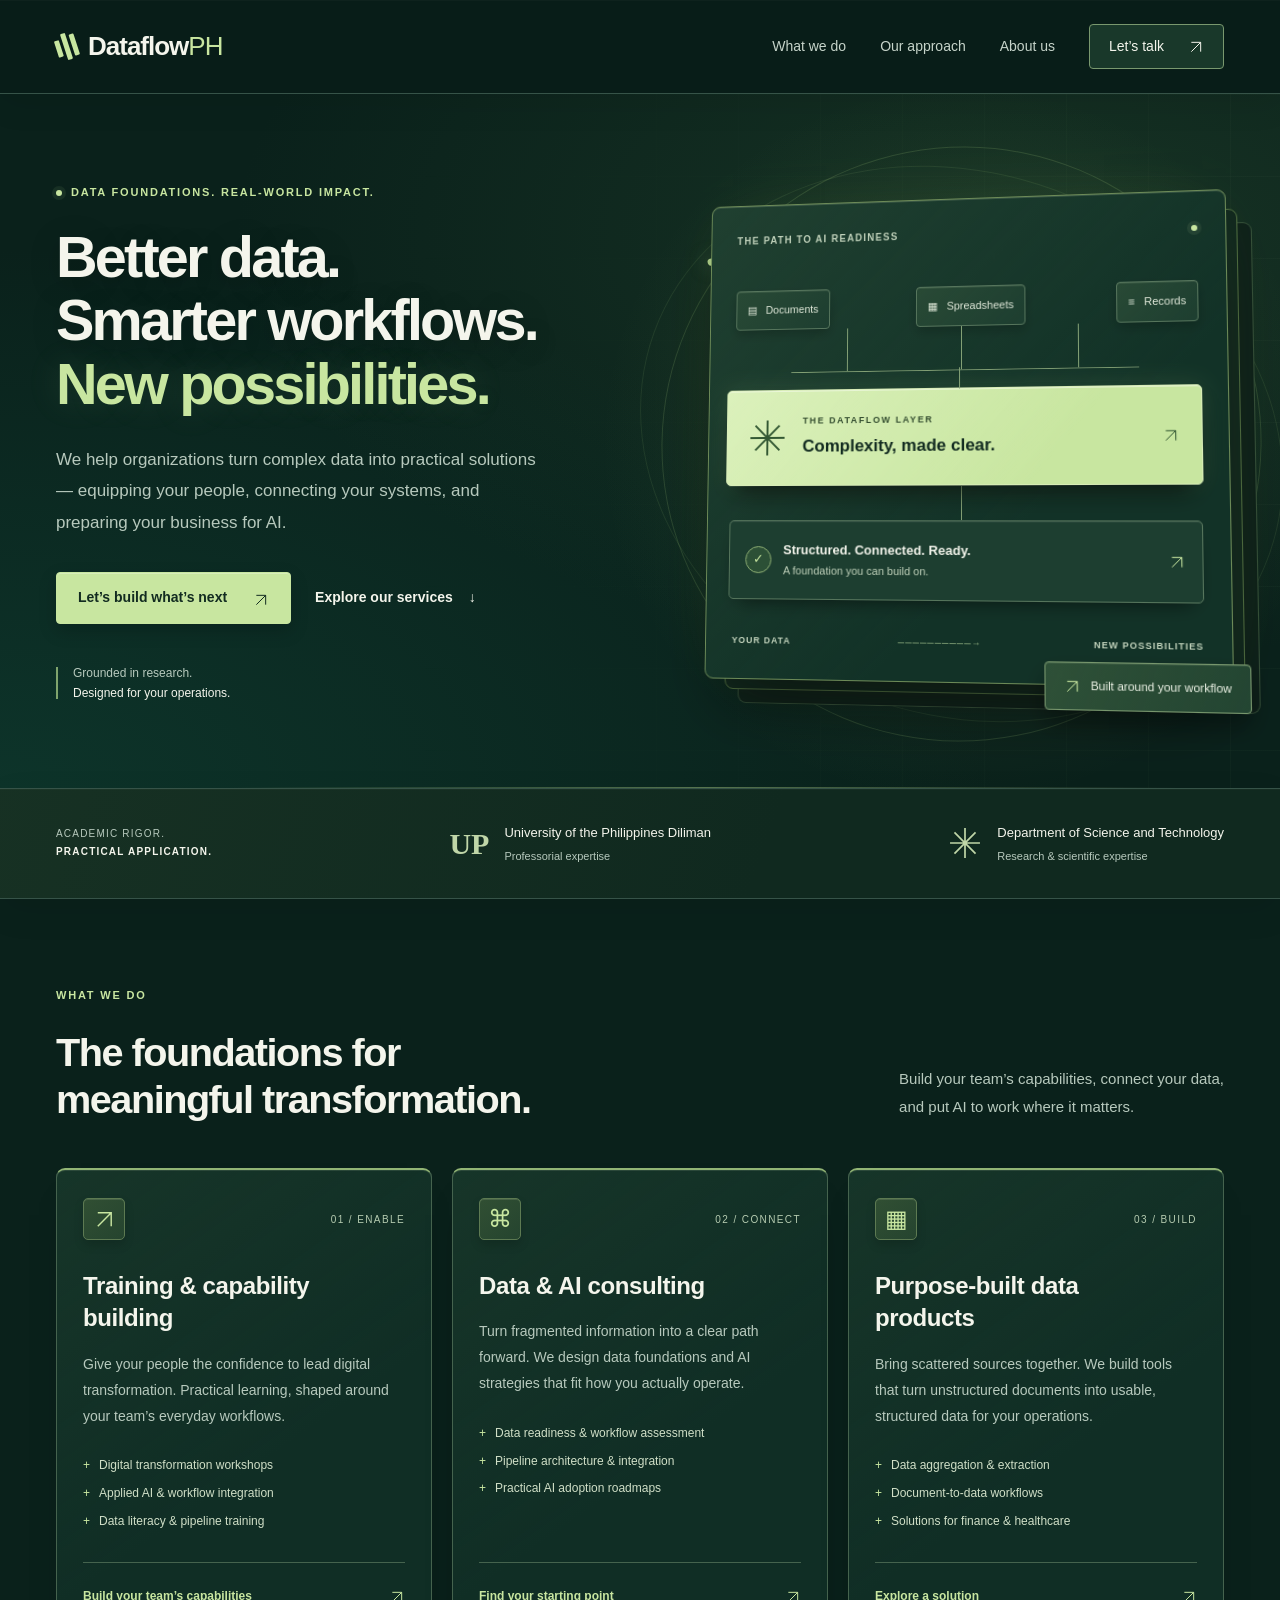
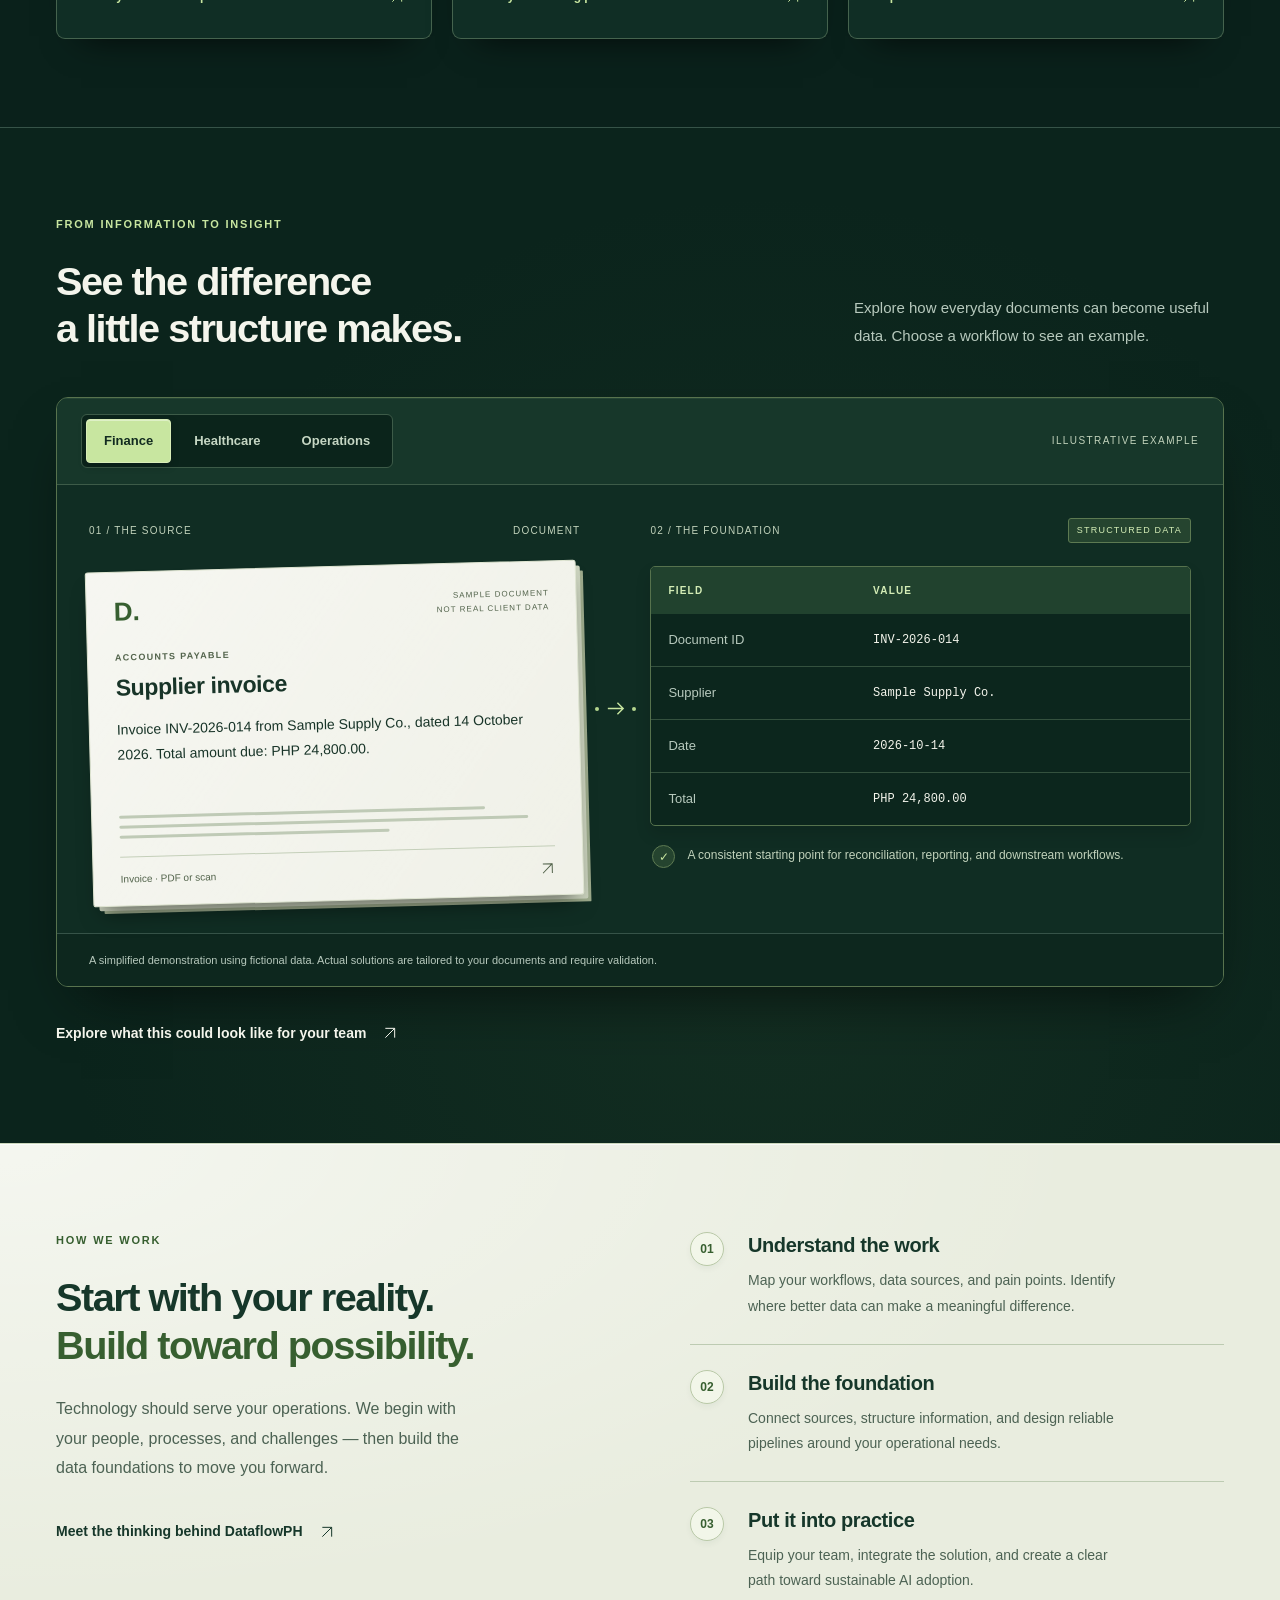
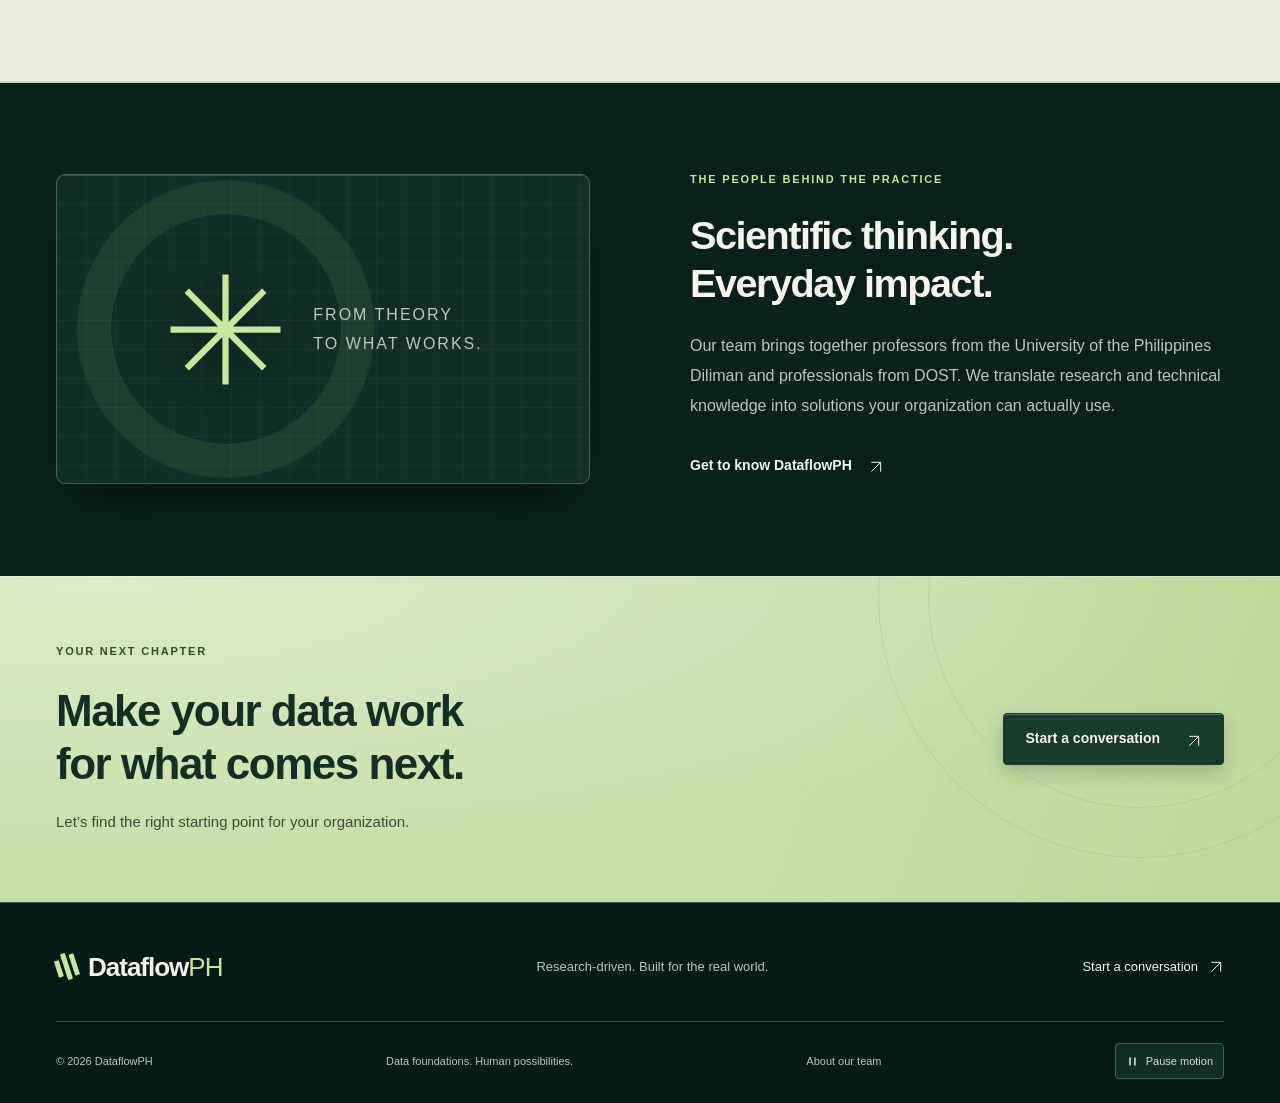
==== commit 6b69fbeb: "Add dimensional surfaces, accessible motion, and interactive workflow examples" ====
--- a/index.html
+++ b/index.html
@@ -1,2 +1,43 @@
 <!DOCTYPE html>
-<html lang="en"><head><meta charset="UTF-8"><meta name="viewport" content="width=device-width, initial-scale=1"><meta name="theme-color" content="#0a211b"><meta name="description" content="DataflowPH helps organizations build AI-ready data foundations through practical training, consulting, and tailored data products."><title>DataflowPH — From data to possibility</title><link rel="stylesheet" href="styles.css?v=forest-2"><script src="script.js" defer></script></head><body><a class="skip" href="#main">Skip to content</a><header class="site-header"><div class="container nav"><a class="brand" href="index.html" aria-label="DataflowPH home"><span class="brand-icon" aria-hidden="true"><i></i><i></i><i></i></span>Dataflow<span>PH</span></a><button class="menu-toggle" aria-expanded="false" aria-controls="navigation">Menu <span>☰</span></button><nav id="navigation" aria-label="Main navigation"><a href="index.html#services">What we do</a><a href="index.html#approach">Our approach</a><a href="about.html">About us</a><a class="nav-cta" href="contact.html">Let’s talk <span aria-hidden="true"><svg class="arrow-icon" viewBox="0 0 24 24" fill="none" stroke="currentColor" stroke-width="1.5" aria-hidden="true"><path d="M5 19 19 5M5 5h14v14"/></svg></span></a></nav></div></header><main id="main"><section class="hero"><div class="container hero-grid"><div class="hero-copy"><p class="eyebrow"><span class="dot"></span> DATA FOUNDATIONS. REAL-WORLD IMPACT.</p><h1>Better data.<br>Smarter workflows.<br><em>New possibilities.</em></h1><p class="hero-description">We help organizations turn complex data into practical solutions — equipping your people, connecting your systems, and preparing your business for AI.</p><div class="hero-actions"><a class="button" href="contact.html">Let’s build what’s next <span><svg class="arrow-icon" viewBox="0 0 24 24" fill="none" stroke="currentColor" stroke-width="1.5" aria-hidden="true"><path d="M5 19 19 5M5 5h14v14"/></svg></span></a><a class="text-link" href="#services">Explore our services <span>↓</span></a></div><div class="hero-note"><span class="note-line"></span><p>Grounded in research.<br><strong>Designed for your operations.</strong></p></div></div><div class="flow-visual" role="img" aria-label="A data pipeline transforms documents, spreadsheets, and records into structured data, connected workflows, and AI-ready insights."><div class="visual-top"><span>THE PATH TO AI READINESS</span><span class="live-dot"></span></div><div class="flow-sources"><span>▤ &nbsp; Documents</span><span>▦ &nbsp; Spreadsheets</span><span>≡ &nbsp; Records</span></div><div class="flow-connectors"><i></i><i></i><i></i></div><div class="flow-engine"><div class="engine-symbol"><svg class="star-icon" viewBox="0 0 100 100" fill="none" stroke="currentColor" stroke-width="5" aria-hidden="true"><path d="M50 6v88M6 50h88M19 19l62 62M19 81l62-62"/></svg></div><div><span>THE DATAFLOW LAYER</span><strong>Complexity, made clear.</strong></div><span class="engine-arrow"><svg class="arrow-icon" viewBox="0 0 24 24" fill="none" stroke="currentColor" stroke-width="1.5" aria-hidden="true"><path d="M5 19 19 5M5 5h14v14"/></svg></span></div><div class="flow-stem"></div><div class="flow-output"><span class="output-check">✓</span><div><strong>Structured. Connected. Ready.</strong><span>A foundation you can build on.</span></div><span><svg class="arrow-icon" viewBox="0 0 24 24" fill="none" stroke="currentColor" stroke-width="1.5" aria-hidden="true"><path d="M5 19 19 5M5 5h14v14"/></svg></span></div><div class="visual-bottom"><span>YOUR DATA</span><span class="visual-path">──────────→</span><span>NEW POSSIBILITIES</span></div><div class="floating-note"><span><svg class="arrow-icon" viewBox="0 0 24 24" fill="none" stroke="currentColor" stroke-width="1.5" aria-hidden="true"><path d="M5 19 19 5M5 5h14v14"/></svg></span> Built around your workflow</div></div></div></section><section class="credibility"><div class="container credibility-inner"><p>ACADEMIC RIGOR.<br><strong>PRACTICAL APPLICATION.</strong></p><div><span class="institution-mark">UP</span><span>University of the Philippines Diliman<small>Professorial expertise</small></span></div><div><span class="institution-mark dost"><svg class="star-icon" viewBox="0 0 100 100" fill="none" stroke="currentColor" stroke-width="5" aria-hidden="true"><path d="M50 6v88M6 50h88M19 19l62 62M19 81l62-62"/></svg></span><span>Department of Science and Technology<small>Research & scientific expertise</small></span></div></div></section><section class="section" id="services"><div class="container"><div class="section-heading"><div><p class="eyebrow">WHAT WE DO</p><h2>The foundations for<br>meaningful transformation.</h2></div><p>Build your team’s capabilities, connect your data,<br class="desktop"> and put AI to work where it matters.</p></div><div class="service-grid"><article class="service-card"><div class="card-top"><span class="service-icon"><svg class="arrow-icon" viewBox="0 0 24 24" fill="none" stroke="currentColor" stroke-width="1.5" aria-hidden="true"><path d="M5 19 19 5M5 5h14v14"/></svg></span><span>01 / ENABLE</span></div><h3>Training & capability building</h3><p>Give your people the confidence to lead digital transformation. Practical learning, shaped around your team’s everyday workflows.</p><ul><li>Digital transformation workshops</li><li>Applied AI & workflow integration</li><li>Data literacy & pipeline training</li></ul><a href="contact.html?service=training">Build your team’s capabilities <span><svg class="arrow-icon" viewBox="0 0 24 24" fill="none" stroke="currentColor" stroke-width="1.5" aria-hidden="true"><path d="M5 19 19 5M5 5h14v14"/></svg></span></a></article><article class="service-card"><div class="card-top"><span class="service-icon">⌘</span><span>02 / CONNECT</span></div><h3>Data & AI consulting</h3><p>Turn fragmented information into a clear path forward. We design data foundations and AI strategies that fit how you actually operate.</p><ul><li>Data readiness & workflow assessment</li><li>Pipeline architecture & integration</li><li>Practical AI adoption roadmaps</li></ul><a href="contact.html?service=consulting">Find your starting point <span><svg class="arrow-icon" viewBox="0 0 24 24" fill="none" stroke="currentColor" stroke-width="1.5" aria-hidden="true"><path d="M5 19 19 5M5 5h14v14"/></svg></span></a></article><article class="service-card"><div class="card-top"><span class="service-icon">▦</span><span>03 / BUILD</span></div><h3>Purpose-built data products</h3><p>Bring scattered sources together. We build tools that turn unstructured documents into usable, structured data for your operations.</p><ul><li>Data aggregation & extraction</li><li>Document-to-data workflows</li><li>Solutions for finance & healthcare</li></ul><a href="contact.html?service=products">Explore a solution <span><svg class="arrow-icon" viewBox="0 0 24 24" fill="none" stroke="currentColor" stroke-width="1.5" aria-hidden="true"><path d="M5 19 19 5M5 5h14v14"/></svg></span></a></article></div></div></section><section class="approach section" id="approach"><div class="container approach-grid"><div><p class="eyebrow">HOW WE WORK</p><h2>Start with your reality.<br><em>Build toward possibility.</em></h2><p class="section-description">Technology should serve your operations. We begin with your people, processes, and challenges — then build the data foundations to move you forward.</p><a class="text-link" href="about.html">Meet the thinking behind DataflowPH <span><svg class="arrow-icon" viewBox="0 0 24 24" fill="none" stroke="currentColor" stroke-width="1.5" aria-hidden="true"><path d="M5 19 19 5M5 5h14v14"/></svg></span></a></div><ol class="steps"><li><span>01</span><div><h3>Understand the work</h3><p>Map your workflows, data sources, and pain points. Identify where better data can make a meaningful difference.</p></div></li><li><span>02</span><div><h3>Build the foundation</h3><p>Connect sources, structure information, and design reliable pipelines around your operational needs.</p></div></li><li><span>03</span><div><h3>Put it into practice</h3><p>Equip your team, integrate the solution, and create a clear path toward sustainable AI adoption.</p></div></li></ol></div></section><section class="research section"><div class="container research-grid"><div class="research-label"><span class="large-asterisk"><svg class="star-icon" viewBox="0 0 100 100" fill="none" stroke="currentColor" stroke-width="5" aria-hidden="true"><path d="M50 6v88M6 50h88M19 19l62 62M19 81l62-62"/></svg></span><p>FROM THEORY<br>TO WHAT WORKS.</p></div><div><p class="eyebrow">THE PEOPLE BEHIND THE PRACTICE</p><h2>Scientific thinking.<br>Everyday impact.</h2><p>Our team brings together professors from the University of the Philippines Diliman and professionals from DOST. We translate research and technical knowledge into solutions your organization can actually use.</p><a class="text-link" href="about.html">Get to know DataflowPH <span><svg class="arrow-icon" viewBox="0 0 24 24" fill="none" stroke="currentColor" stroke-width="1.5" aria-hidden="true"><path d="M5 19 19 5M5 5h14v14"/></svg></span></a></div></div></section><section class="cta-section"><div class="container cta-inner"><div><p class="eyebrow">YOUR NEXT CHAPTER</p><h2>Make your data work<br>for what comes next.</h2><p>Let’s find the right starting point for your organization.</p></div><a class="button light" href="contact.html">Start a conversation <span><svg class="arrow-icon" viewBox="0 0 24 24" fill="none" stroke="currentColor" stroke-width="1.5" aria-hidden="true"><path d="M5 19 19 5M5 5h14v14"/></svg></span></a></div></section></main><footer><div class="container footer-top"><a class="brand" href="index.html"><span class="brand-icon" aria-hidden="true"><i></i><i></i><i></i></span>Dataflow<span>PH</span></a><p>Research-driven. Built for the real world.</p><a href="contact.html">Start a conversation <svg class="arrow-icon" viewBox="0 0 24 24" fill="none" stroke="currentColor" stroke-width="1.5" aria-hidden="true"><path d="M5 19 19 5M5 5h14v14"/></svg></a></div><div class="container footer-bottom"><span>© <span data-year>2026</span> DataflowPH</span><span>Data foundations. Human possibilities.</span><a href="about.html">About our team</a></div></footer></body></html>+<html lang="en"><head><meta charset="UTF-8"><meta name="viewport" content="width=device-width, initial-scale=1"><meta name="theme-color" content="#0a211b"><meta name="description" content="DataflowPH helps organizations build AI-ready data foundations through practical training, consulting, and tailored data products."><title>DataflowPH — From data to possibility</title><link rel="stylesheet" href="styles.css?v=depth-3"><script src="script.js?v=depth-3" defer></script></head><body><a class="skip" href="#main">Skip to content</a><header class="site-header"><div class="container nav"><a class="brand" href="index.html" aria-label="DataflowPH home"><span class="brand-icon" aria-hidden="true"><i></i><i></i><i></i></span>Dataflow<span>PH</span></a><button class="menu-toggle" aria-expanded="false" aria-controls="navigation">Menu <span aria-hidden="true"><svg class="arrow-icon" viewBox="0 0 24 24" fill="none" stroke="currentColor" stroke-width="1.5" aria-hidden="true"><path d="M4 6h16M4 12h16M4 18h16"/></svg></span></button><nav id="navigation" aria-label="Main navigation"><a href="index.html#services">What we do</a><a href="index.html#approach">Our approach</a><a href="about.html">About us</a><a class="nav-cta" href="contact.html">Let’s talk <span aria-hidden="true"><svg class="arrow-icon" viewBox="0 0 24 24" fill="none" stroke="currentColor" stroke-width="1.5" aria-hidden="true"><path d="M5 19 19 5M5 5h14v14"/></svg></span></a></nav></div></header><main id="main"><section class="hero"><div class="container hero-grid"><div class="hero-copy"><p class="eyebrow"><span class="dot"></span> DATA FOUNDATIONS. REAL-WORLD IMPACT.</p><h1>Better data.<br>Smarter workflows.<br><em>New possibilities.</em></h1><p class="hero-description">We help organizations turn complex data into practical solutions — equipping your people, connecting your systems, and preparing your business for AI.</p><div class="hero-actions"><a class="button" href="contact.html">Let’s build what’s next <span><svg class="arrow-icon" viewBox="0 0 24 24" fill="none" stroke="currentColor" stroke-width="1.5" aria-hidden="true"><path d="M5 19 19 5M5 5h14v14"/></svg></span></a><a class="text-link" href="#services">Explore our services <span>↓</span></a></div><div class="hero-note"><span class="note-line"></span><p>Grounded in research.<br><strong>Designed for your operations.</strong></p></div></div><div class="flow-stage"><div class="flow-orbit" aria-hidden="true"><i></i><i></i></div><div class="flow-visual" role="img" aria-label="A data pipeline transforms documents, spreadsheets, and records into structured data, connected workflows, and AI-ready insights."><div class="visual-top"><span>THE PATH TO AI READINESS</span><span class="live-dot"></span></div><div class="flow-sources"><span>▤ &nbsp; Documents</span><span>▦ &nbsp; Spreadsheets</span><span>≡ &nbsp; Records</span></div><div class="flow-connectors"><i></i><i></i><i></i></div><div class="flow-engine"><div class="engine-symbol"><svg class="star-icon" viewBox="0 0 100 100" fill="none" stroke="currentColor" stroke-width="5" aria-hidden="true"><path d="M50 6v88M6 50h88M19 19l62 62M19 81l62-62"/></svg></div><div><span>THE DATAFLOW LAYER</span><strong>Complexity, made clear.</strong></div><span class="engine-arrow"><svg class="arrow-icon" viewBox="0 0 24 24" fill="none" stroke="currentColor" stroke-width="1.5" aria-hidden="true"><path d="M5 19 19 5M5 5h14v14"/></svg></span></div><div class="flow-stem"></div><div class="flow-output"><span class="output-check">✓</span><div><strong>Structured. Connected. Ready.</strong><span>A foundation you can build on.</span></div><span><svg class="arrow-icon" viewBox="0 0 24 24" fill="none" stroke="currentColor" stroke-width="1.5" aria-hidden="true"><path d="M5 19 19 5M5 5h14v14"/></svg></span></div><div class="visual-bottom"><span>YOUR DATA</span><span class="visual-path">──────────→</span><span>NEW POSSIBILITIES</span></div><div class="floating-note"><span><svg class="arrow-icon" viewBox="0 0 24 24" fill="none" stroke="currentColor" stroke-width="1.5" aria-hidden="true"><path d="M5 19 19 5M5 5h14v14"/></svg></span> Built around your workflow</div></div></div></div></section><section class="credibility"><div class="container credibility-inner"><p>ACADEMIC RIGOR.<br><strong>PRACTICAL APPLICATION.</strong></p><div><span class="institution-mark">UP</span><span>University of the Philippines Diliman<small>Professorial expertise</small></span></div><div><span class="institution-mark dost"><svg class="star-icon" viewBox="0 0 100 100" fill="none" stroke="currentColor" stroke-width="5" aria-hidden="true"><path d="M50 6v88M6 50h88M19 19l62 62M19 81l62-62"/></svg></span><span>Department of Science and Technology<small>Research & scientific expertise</small></span></div></div></section><section class="section" id="services"><div class="container"><div class="section-heading"><div><p class="eyebrow">WHAT WE DO</p><h2>The foundations for<br>meaningful transformation.</h2></div><p>Build your team’s capabilities, connect your data,<br class="desktop"> and put AI to work where it matters.</p></div><div class="service-grid"><article class="service-card"><div class="card-top"><span class="service-icon"><svg class="arrow-icon" viewBox="0 0 24 24" fill="none" stroke="currentColor" stroke-width="1.5" aria-hidden="true"><path d="M5 19 19 5M5 5h14v14"/></svg></span><span>01 / ENABLE</span></div><h3>Training & capability building</h3><p>Give your people the confidence to lead digital transformation. Practical learning, shaped around your team’s everyday workflows.</p><ul><li>Digital transformation workshops</li><li>Applied AI & workflow integration</li><li>Data literacy & pipeline training</li></ul><a href="contact.html?service=training">Build your team’s capabilities <span><svg class="arrow-icon" viewBox="0 0 24 24" fill="none" stroke="currentColor" stroke-width="1.5" aria-hidden="true"><path d="M5 19 19 5M5 5h14v14"/></svg></span></a></article><article class="service-card"><div class="card-top"><span class="service-icon">⌘</span><span>02 / CONNECT</span></div><h3>Data & AI consulting</h3><p>Turn fragmented information into a clear path forward. We design data foundations and AI strategies that fit how you actually operate.</p><ul><li>Data readiness & workflow assessment</li><li>Pipeline architecture & integration</li><li>Practical AI adoption roadmaps</li></ul><a href="contact.html?service=consulting">Find your starting point <span><svg class="arrow-icon" viewBox="0 0 24 24" fill="none" stroke="currentColor" stroke-width="1.5" aria-hidden="true"><path d="M5 19 19 5M5 5h14v14"/></svg></span></a></article><article class="service-card"><div class="card-top"><span class="service-icon">▦</span><span>03 / BUILD</span></div><h3>Purpose-built data products</h3><p>Bring scattered sources together. We build tools that turn unstructured documents into usable, structured data for your operations.</p><ul><li>Data aggregation & extraction</li><li>Document-to-data workflows</li><li>Solutions for finance & healthcare</li></ul><a href="contact.html?service=products">Explore a solution <span><svg class="arrow-icon" viewBox="0 0 24 24" fill="none" stroke="currentColor" stroke-width="1.5" aria-hidden="true"><path d="M5 19 19 5M5 5h14v14"/></svg></span></a></article></div></div></section>
+<section class="section data-demo" aria-labelledby="demo-heading">
+  <div class="container">
+    <div class="section-heading">
+      <div><p class="eyebrow">FROM INFORMATION TO INSIGHT</p><h2 id="demo-heading">See the difference<br>a little structure makes.</h2></div>
+      <p>Explore how everyday documents can become useful data. Choose a workflow to see an example.</p>
+    </div>
+    <div class="demo-workbench">
+      <div class="demo-toolbar">
+        <div class="demo-tabs" role="tablist" aria-label="Example workflow">
+          <button type="button" id="example-finance" role="tab" aria-selected="true" aria-controls="example-panel" tabindex="0" data-example="finance">Finance</button>
+          <button type="button" id="example-healthcare" role="tab" aria-selected="false" aria-controls="example-panel" tabindex="-1" data-example="healthcare">Healthcare</button>
+          <button type="button" id="example-operations" role="tab" aria-selected="false" aria-controls="example-panel" tabindex="-1" data-example="operations">Operations</button>
+        </div>
+        <span class="demo-label">ILLUSTRATIVE EXAMPLE</span>
+      </div>
+      <div class="demo-panel" id="example-panel" role="tabpanel" aria-labelledby="example-finance" tabindex="0">
+        <div class="demo-input">
+          <div class="demo-panel-label"><span>01 / THE SOURCE</span><span>DOCUMENT</span></div>
+          <div class="sample-document">
+            <div class="document-top"><span class="document-monogram" aria-hidden="true">D.</span><span>SAMPLE DOCUMENT<br>NOT REAL CLIENT DATA</span></div>
+            <p class="document-kicker" data-demo-kicker>ACCOUNTS PAYABLE</p>
+            <h3 data-demo-title>Supplier invoice</h3>
+            <p class="document-copy" data-demo-copy>Invoice INV-2026-014 from Sample Supply Co., dated 14 October 2026. Total amount due: PHP 24,800.00.</p>
+            <div class="document-lines" aria-hidden="true"><i></i><i></i><i></i></div>
+            <div class="document-footer"><span data-demo-tag>Invoice · PDF or scan</span><span aria-hidden="true"><svg class="arrow-icon" viewBox="0 0 24 24" fill="none" stroke="currentColor" stroke-width="1.5" aria-hidden="true"><path d="M5 19 19 5M5 5h14v14"/></svg></span></div>
+          </div>
+        </div>
+        <div class="demo-bridge" aria-hidden="true"><span></span><svg viewBox="0 0 24 24" fill="none" stroke="currentColor" stroke-width="1.5"><path d="M4 12h16m-6-6 6 6-6 6"/></svg><span></span></div>
+        <div class="demo-result">
+          <div class="demo-panel-label"><span>02 / THE FOUNDATION</span><span class="structured-badge">STRUCTURED DATA</span></div>
+          <div class="result-table-wrap"><table class="result-table"><caption class="sr-only">Example fields extracted from the sample document</caption><thead><tr><th scope="col">Field</th><th scope="col">Value</th></tr></thead><tbody data-demo-rows><tr><th scope="row">Document ID</th><td>INV-2026-014</td></tr><tr><th scope="row">Supplier</th><td>Sample Supply Co.</td></tr><tr><th scope="row">Date</th><td>2026-10-14</td></tr><tr><th scope="row">Total</th><td>PHP 24,800.00</td></tr></tbody></table></div>
+          <div class="demo-outcome"><span class="outcome-icon" aria-hidden="true">✓</span><p data-demo-outcome>A consistent starting point for reconciliation, reporting, and downstream workflows.</p></div>
+        </div>
+      </div>
+      <p class="demo-disclaimer">A simplified demonstration using fictional data. Actual solutions are tailored to your documents and require validation.</p>
+      <p class="sr-only" role="status" data-demo-status></p>
+    </div>
+    <a class="text-link demo-link" href="contact.html?service=products">Explore what this could look like for your team <svg class="arrow-icon" viewBox="0 0 24 24" fill="none" stroke="currentColor" stroke-width="1.5" aria-hidden="true"><path d="M5 19 19 5M5 5h14v14"/></svg></a>
+  </div>
+</section>
+<section class="approach section" id="approach"><div class="container approach-grid"><div><p class="eyebrow">HOW WE WORK</p><h2>Start with your reality.<br><em>Build toward possibility.</em></h2><p class="section-description">Technology should serve your operations. We begin with your people, processes, and challenges — then build the data foundations to move you forward.</p><a class="text-link" href="about.html">Meet the thinking behind DataflowPH <span><svg class="arrow-icon" viewBox="0 0 24 24" fill="none" stroke="currentColor" stroke-width="1.5" aria-hidden="true"><path d="M5 19 19 5M5 5h14v14"/></svg></span></a></div><ol class="steps"><li><span>01</span><div><h3>Understand the work</h3><p>Map your workflows, data sources, and pain points. Identify where better data can make a meaningful difference.</p></div></li><li><span>02</span><div><h3>Build the foundation</h3><p>Connect sources, structure information, and design reliable pipelines around your operational needs.</p></div></li><li><span>03</span><div><h3>Put it into practice</h3><p>Equip your team, integrate the solution, and create a clear path toward sustainable AI adoption.</p></div></li></ol></div></section><section class="research section"><div class="container research-grid"><div class="research-label"><span class="large-asterisk"><svg class="star-icon" viewBox="0 0 100 100" fill="none" stroke="currentColor" stroke-width="5" aria-hidden="true"><path d="M50 6v88M6 50h88M19 19l62 62M19 81l62-62"/></svg></span><p>FROM THEORY<br>TO WHAT WORKS.</p></div><div><p class="eyebrow">THE PEOPLE BEHIND THE PRACTICE</p><h2>Scientific thinking.<br>Everyday impact.</h2><p>Our team brings together professors from the University of the Philippines Diliman and professionals from DOST. We translate research and technical knowledge into solutions your organization can actually use.</p><a class="text-link" href="about.html">Get to know DataflowPH <span><svg class="arrow-icon" viewBox="0 0 24 24" fill="none" stroke="currentColor" stroke-width="1.5" aria-hidden="true"><path d="M5 19 19 5M5 5h14v14"/></svg></span></a></div></div></section><section class="cta-section"><div class="container cta-inner"><div><p class="eyebrow">YOUR NEXT CHAPTER</p><h2>Make your data work<br>for what comes next.</h2><p>Let’s find the right starting point for your organization.</p></div><a class="button light" href="contact.html">Start a conversation <span><svg class="arrow-icon" viewBox="0 0 24 24" fill="none" stroke="currentColor" stroke-width="1.5" aria-hidden="true"><path d="M5 19 19 5M5 5h14v14"/></svg></span></a></div></section></main><footer><div class="container footer-top"><a class="brand" href="index.html"><span class="brand-icon" aria-hidden="true"><i></i><i></i><i></i></span>Dataflow<span>PH</span></a><p>Research-driven. Built for the real world.</p><a href="contact.html">Start a conversation <svg class="arrow-icon" viewBox="0 0 24 24" fill="none" stroke="currentColor" stroke-width="1.5" aria-hidden="true"><path d="M5 19 19 5M5 5h14v14"/></svg></a></div><div class="container footer-bottom"><span>© <span data-year>2026</span> DataflowPH</span><span>Data foundations. Human possibilities.</span><a href="about.html">About our team</a><button type="button" class="motion-toggle" aria-pressed="false"><svg viewBox="0 0 16 16" aria-hidden="true"><path d="M5 3v10M11 3v10"/></svg><span>Pause motion</span></button></div></footer></body></html>
--- a/styles.css
+++ b/styles.css
@@ -285,3 +285,150 @@
   html { scroll-behavior: auto; }
   *, *::before, *::after { transition: none !important; }
 }
+
+/* Layered light, raised surfaces, and motion that explains the work. */
+.site-header { position: sticky; top: 0; background: #091e18f5; backdrop-filter: blur(18px); box-shadow: 0 8px 35px #00000018, inset 0 1px 0 #f4f5ec06; }
+.hero { position: relative; isolation: isolate; background-image: radial-gradient(ellipse at 82% 20%, #345a384d, transparent 55%), radial-gradient(ellipse at 0 100%, #0d342a, transparent 55%); }
+.hero::before { content: ''; position: absolute; inset: 0; z-index: -1; background-image: linear-gradient(#c8e6a007 1px, transparent 1px), linear-gradient(90deg, #c8e6a007 1px, transparent 1px); background-size: 82px 82px; mask-image: linear-gradient(90deg, transparent 28%, black); pointer-events: none; }
+.hero::after { content: ''; position: absolute; bottom: 0; left: 18%; right: 8%; height: 1px; background: linear-gradient(90deg, transparent, #badc8e70, transparent); }
+.hero h1 { text-shadow: 0 6px 30px #00000035; }
+.hero h1 em { text-shadow: 0 0 35px #c8e6a020; }
+.flow-stage { position: relative; isolation: isolate; min-width: 0; padding: 12px 0 26px; }
+.flow-stage::before { content: ''; position: absolute; inset: -25%; background: radial-gradient(ellipse, #9ec76420, transparent 65%); pointer-events: none; z-index: -1; }
+.flow-orbit { position: absolute; inset: -35px -38px; border: 1px solid #91b56f35; border-radius: 50%; transform: rotate(-22deg); pointer-events: none; z-index: -1; }
+.flow-orbit::before { content: ''; position: absolute; inset: 25px -28px; border: 1px solid #91b56f20; border-radius: 50%; transform: rotate(42deg); }
+.flow-orbit i { position: absolute; height: 7px; width: 7px; border-radius: 50%; background: #b5d58e; box-shadow: 0 0 18px #c8e6a080; left: 22%; top: 5%; }
+.flow-orbit i:last-child { left: auto; top: auto; bottom: 8%; right: 17%; width: 4px; height: 4px; }
+.flow-visual { transform-style: preserve-3d; background-image: linear-gradient(135deg, #34543e66, transparent 65%); border-color: #6d8b58; box-shadow: 0 36px 65px -22px #000000a0, 0 0 70px -25px #8eba5c35, inset 0 1px 0 #e0f3c52b; transition: transform .35s ease-out; }
+.flow-visual::after { content: ''; position: absolute; inset: 0; border: 1px solid #527143; border-radius: inherit; background: #10271e; transform: translate3d(14px, 14px, -18px); box-shadow: 14px 14px 0 -1px #0e211a, 14px 14px 0 0 #36513a; z-index: -1; pointer-events: none; }
+.flow-sources span { background-image: linear-gradient(135deg, #78985920, transparent); box-shadow: 0 5px 12px #00000033, inset 0 1px 0 #e0f3c51a; }
+.flow-engine { background-image: linear-gradient(130deg, #f4ffdf70, transparent 70%); box-shadow: 0 15px 25px -10px #000000b0, 0 0 24px #b7df8a20, inset 0 1px 0 #ffffff70; transform: translateZ(24px); }
+.flow-output { transform: translateZ(12px); box-shadow: 0 10px 20px -10px #00000099, inset 0 1px 0 #ffffff13; }
+.flow-output::after { content: ''; position: absolute; inset: -1px; border: 1px solid #c8e6a0; border-radius: inherit; opacity: 0; pointer-events: none; }
+.floating-note { transform: translateZ(40px); box-shadow: 0 12px 24px #00000055, inset 0 1px 0 #e0f3c51a; background-image: linear-gradient(110deg, #78985922, transparent); }
+.flow-connectors i, .flow-stem { position: relative; }
+.flow-connectors i::after, .flow-stem::after { content: ''; position: absolute; left: -1px; top: 0; width: 3px; height: 10px; border-radius: 4px; background: #dbf8b1; box-shadow: 0 0 9px #c8e6a0a0; opacity: 0; }
+.credibility { position: relative; background-image: linear-gradient(110deg, #29462f45, transparent 60%); box-shadow: inset 0 1px 0 #efffd506, 0 12px 35px #00000012; }
+.service-card { position: relative; isolation: isolate; overflow: hidden; border-radius: 9px; background-image: linear-gradient(145deg, #2c4b343b, transparent 60%); box-shadow: 0 22px 35px -25px #000000cc, inset 0 1px 0 #e0f3c51c; transform: perspective(1000px) rotateX(var(--tilt-x, 0deg)) rotateY(var(--tilt-y, 0deg)) translateY(var(--lift, 0px)); transition: border-color .25s, background-color .25s, transform .25s, box-shadow .25s; }
+.service-card::before { content: ''; position: absolute; inset: 0; background: radial-gradient(450px circle at var(--pointer-x, 50%) var(--pointer-y, 0%), #c8e6a01f, transparent 70%); z-index: -1; opacity: 0; transition: opacity .3s; pointer-events: none; }
+.service-card:hover, .service-card:focus-within { --lift: -7px; border-color: #a5c58a; box-shadow: 0 30px 45px -24px #000000dd, 0 0 25px -12px #b9d68922, inset 0 1px 0 #e0f3c533; }
+.service-card:hover::before, .service-card:focus-within::before { opacity: 1; }
+.service-icon { box-shadow: 0 5px 10px #00000026, inset 0 1px 0 #f0ffce22; background-image: linear-gradient(140deg, #748e4a26, transparent); }
+.button { box-shadow: 0 7px 18px #00000030, inset 0 1px 0 #ffffff45; transition: background .2s, border-color .2s, transform .2s, box-shadow .2s; }
+.button:hover { box-shadow: 0 12px 28px #00000040, 0 0 28px -9px #c8e6a040, inset 0 1px 0 #ffffff70; }
+.button .arrow-icon, .text-link .arrow-icon, .service-card > a .arrow-icon { transition: transform .2s; }
+.button:hover .arrow-icon, .text-link:hover .arrow-icon, .service-card > a:hover .arrow-icon { transform: translate(2px, -2px); }
+.approach { background-image: radial-gradient(ellipse at 0 0, #ffffff85, transparent 60%); box-shadow: inset 0 1px 0 #ffffffaa, inset 0 -1px 0 #173c2b1a; }
+.steps li { transition: transform .25s; }
+.steps li:hover { transform: translateX(5px); }
+.steps li > span { display: grid; place-items: center; height: 34px; min-width: 34px; border-radius: 50%; border: 1px solid #b9c9a7; background: #f2f6e9; box-shadow: 0 3px 6px #173c2b0c; padding: 0; }
+.research-label { position: relative; isolation: isolate; overflow: hidden; border-radius: 9px; box-shadow: 0 25px 45px -25px #000000b0, inset 0 1px 0 #efffd522; }
+.research-label::before { content: ''; position: absolute; width: 230px; height: 230px; left: 10%; border: 1px solid #c8e6a020; border-radius: 50%; box-shadow: 0 0 0 32px #c8e6a005, 0 0 0 33px #c8e6a010; z-index: -1; }
+.large-asterisk { filter: drop-shadow(0 8px 14px #00000055); }
+.cta-section { position: relative; isolation: isolate; overflow: hidden; background-image: radial-gradient(ellipse at 8% 0, #ffffff60, transparent 65%), linear-gradient(110deg, transparent 60%, #98b76b30); box-shadow: inset 0 1px 0 #ffffff55; }
+.cta-section::before, .cta-section::after { content: ''; position: absolute; width: 420px; height: 420px; border: 1px solid #244e3719; border-radius: 50%; right: -70px; top: -190px; z-index: -1; pointer-events: none; }
+.cta-section::after { width: 520px; height: 520px; right: -120px; top: -240px; }
+.page-intro { position: relative; isolation: isolate; }
+.page-intro::before { content: ''; position: absolute; inset: 0 -30px; background: radial-gradient(ellipse at 80% 20%, #92b57514, transparent 60%); z-index: -1; pointer-events: none; }
+.values article { padding: 25px; border: 1px solid var(--line); border-top: 2px solid #92b575; border-radius: 7px; background: var(--surface); box-shadow: 0 16px 30px -20px #00000099, inset 0 1px 0 #e0f3c512; }
+form { border-radius: 8px; background-image: linear-gradient(140deg, #2c4b3426, transparent 60%); box-shadow: 0 25px 45px -20px #00000088, inset 0 1px 0 #e0f3c512; }
+input, select, textarea { box-shadow: inset 0 2px 5px #00000026; transition: border-color .2s, box-shadow .2s; }
+input:focus, select:focus, textarea:focus { box-shadow: 0 0 0 3px #c8e6a012, inset 0 2px 5px #00000026; }
+
+/* An interactive, explicitly illustrative document-to-data workbench. */
+.data-demo { background-color: #0b241c; background-image: radial-gradient(ellipse at 60% 80%, #30533535, transparent 65%); border-top: 1px solid #365348; }
+.demo-workbench { border: 1px solid #58734e; border-radius: 12px; background: #102d23; box-shadow: 0 28px 60px -25px #000000aa, inset 0 1px 0 #ebffd526; overflow: hidden; }
+.demo-toolbar { display: flex; align-items: center; justify-content: space-between; gap: 20px; padding: 16px 24px; border-bottom: 1px solid #3d5b48; background: #17372a; box-shadow: inset 0 1px 0 #e0f3c512; }
+.demo-tabs { display: flex; gap: 5px; padding: 4px; background: #0b241b; border: 1px solid #3d5b48; border-radius: 6px; }
+.demo-tabs button { background: transparent; border: 1px solid transparent; border-radius: 4px; color: #c5d6c3; padding: 9px 17px; min-height: 44px; font-size: 13px; font-weight: 550; cursor: pointer; transition: background .2s, color .2s; }
+.demo-tabs button[aria-selected="true"] { background: #c8e6a0; color: #122b20; border-color: #d9edb8; box-shadow: 0 3px 8px #00000033, inset 0 1px 0 #ffffff66; }
+.demo-tabs button:not([aria-selected="true"]):hover { background: #234532; color: #f4f5ec; }
+.demo-label { color: #c1d2bb; font-size: 10px; letter-spacing: 1.4px; white-space: nowrap; }
+.demo-panel { display: grid; grid-template-columns: 1fr 70px 1.1fr; padding: 32px; gap: 0; align-items: start; }
+.demo-panel-label { display: flex; align-items: center; justify-content: space-between; gap: 10px; font-size: 10px; letter-spacing: 1.2px; color: #c1d2bb; margin-bottom: 22px; min-height: 27px; }
+.structured-badge { background: #25442f; border: 1px solid #5d7a52; color: #d4edb6; padding: 4px 8px; border-radius: 3px; font-size: 9px; white-space: nowrap; }
+.sample-document { position: relative; color-scheme: light; min-height: 310px; background: #f0f1e8; background-image: linear-gradient(125deg, #ffffff66, transparent); color: #183428; padding: 25px 27px 18px; border: 1px solid #dfe5d2; border-radius: 3px; transform: rotate(-1.5deg); box-shadow: 0 15px 22px -10px #00000088, 5px 5px 0 -1px #cad2bd, 9px 9px 0 -2px #9dab8c; }
+.document-top { display: flex; justify-content: space-between; align-items: center; gap: 15px; margin-bottom: 26px; }
+.document-monogram { font-size: 26px; font-weight: 700; line-height: 1; color: #375f30; }
+.document-top > span:last-child { font-size: 8px; color: #52634b; letter-spacing: 1px; line-height: 1.7; text-align: right; }
+.document-kicker { font-size: 9px; font-weight: 600; color: #52634b; letter-spacing: 1.3px; margin-bottom: 7px; }
+.sample-document h3 { font-size: 23px; margin-bottom: 13px; }
+.document-copy { font-size: 14px; line-height: 1.85; min-height: 80px; }
+.document-lines { display: flex; flex-direction: column; gap: 7px; margin: 18px 0; }
+.document-lines i { width: 84%; height: 3px; border-radius: 2px; background: #bfcab6; }
+.document-lines i:nth-child(2) { width: 94%; }
+.document-lines i:last-child { width: 62%; }
+.document-footer { display: flex; justify-content: space-between; align-items: center; border-top: 1px solid #c4cfb9; padding-top: 13px; color: #52634b; font-size: 10px; }
+.demo-bridge { display: flex; align-items: center; justify-content: center; gap: 5px; align-self: center; color: #c8e6a0; }
+.demo-bridge svg { height: 23px; width: 23px; flex-shrink: 0; }
+.demo-bridge > span { width: 4px; height: 4px; border-radius: 50%; background: #b5d58e; }
+.result-table-wrap { border: 1px solid #56724d; border-radius: 5px; overflow: hidden; background: #0c261d; box-shadow: 0 8px 15px #00000020, inset 0 1px 0 #f4ffd00d; }
+.result-table { width: 100%; border-collapse: collapse; font-size: 13px; text-align: left; }
+.result-table thead { color: #d4edb6; background: #21422e; font-size: 10px; letter-spacing: 1.2px; text-transform: uppercase; }
+.result-table th, .result-table td { padding: 15px 17px; border-bottom: 1px solid #34513e; }
+.result-table tr:last-child > * { border-bottom: 0; }
+.result-table tbody th { color: #b7c9bd; font-weight: 400; width: 38%; }
+.result-table td { color: #f4f5ec; font-family: ui-monospace, 'Cascadia Code', Consolas, monospace; font-size: 12px; overflow-wrap: anywhere; }
+.demo-outcome { display: flex; align-items: flex-start; gap: 12px; padding: 19px 2px 0; }
+.outcome-icon { display: grid; place-items: center; height: 23px; width: 23px; flex-shrink: 0; border: 1px solid #5d7a52; border-radius: 50%; color: #c8e6a0; font-size: 12px; background: #25442f; }
+.demo-outcome p { color: #c1d2bb; font-size: 12px; line-height: 1.8; }
+.demo-disclaimer { border-top: 1px solid #365348; padding: 17px 32px; color: #b7c9bd; font-size: 11px; background: #0d271e; }
+.demo-link { margin-top: 24px; }
+.sr-only { position: absolute; width: 1px; height: 1px; margin: -1px; padding: 0; overflow: hidden; clip-path: inset(50%); white-space: nowrap; border: 0; }
+.motion-toggle { display: none; align-items: center; gap: 7px; background: #102e25; color: #d4e1ce; border: 1px solid #45634e; border-radius: 4px; min-height: 36px; padding: 6px 10px; font-size: 11px; cursor: pointer; }
+html[data-motion] .motion-toggle { display: inline-flex; }
+.motion-toggle:hover { background: #21422e; border-color: #a5c58a; }
+.motion-toggle svg { height: 13px; width: 13px; stroke: currentColor; stroke-width: 2; fill: none; }
+
+@keyframes data-travel { 0% { opacity: 0; transform: translateY(-7px); } 15% { opacity: 1; } 65% { opacity: 1; } 85%, 100% { opacity: 0; transform: translateY(38px); } }
+@keyframes output-arrival { 0%, 55%, 100% { opacity: 0; } 75% { opacity: .75; } }
+@keyframes note-float { 0%, 100% { transform: translate3d(0, 0, 40px); } 50% { transform: translate3d(0, -6px, 40px); } }
+html[data-motion="active"] .flow-stage[data-in-view="true"] .flow-connectors i::after { animation: data-travel 3.6s ease-in-out infinite; }
+html[data-motion="active"] .flow-stage[data-in-view="true"] .flow-connectors i:nth-child(2)::after { animation-delay: .35s; }
+html[data-motion="active"] .flow-stage[data-in-view="true"] .flow-connectors i:nth-child(3)::after { animation-delay: .7s; }
+html[data-motion="active"] .flow-stage[data-in-view="true"] .flow-stem::after { animation: data-travel 3.6s 1.3s ease-in-out infinite; }
+html[data-motion="active"] .flow-stage[data-in-view="true"] .flow-output::after { animation: output-arrival 3.6s ease-in-out infinite; }
+html[data-motion="active"] .flow-stage[data-in-view="true"] .floating-note { animation: note-float 6s ease-in-out infinite; }
+html[data-motion="paused"] *, html[data-motion="paused"] *::before, html[data-motion="paused"] *::after { animation-play-state: paused !important; transition: none !important; }
+html[data-motion="paused"] { scroll-behavior: auto; }
+
+@media (min-width: 1101px) and (hover: hover) and (pointer: fine) {
+  .flow-visual { transform: perspective(1100px) rotateX(calc(4deg + var(--tilt-x, 0deg))) rotateY(calc(-7deg + var(--tilt-y, 0deg))); }
+}
+@media (max-width: 1100px) {
+  .demo-panel { padding: 26px; grid-template-columns: 1fr 45px 1fr; }
+  .demo-toolbar { padding-inline: 20px; }
+  .demo-panel-label { font-size: 9px; letter-spacing: .8px; }
+  .sample-document { padding: 23px 20px 18px; }
+  .result-table th, .result-table td { padding: 15px 12px; }
+}
+@media (max-width: 760px) {
+  .page-intro::before { inset-inline: -16px; }
+  .flow-stage { width: 100%; max-width: 490px; margin-inline: auto; padding-bottom: 12px; }
+  .flow-orbit { inset: -15px -10px; }
+  .flow-orbit::before { inset-inline: -5px; }
+  .flow-visual::after { transform: translate3d(6px, 8px, -18px); box-shadow: 5px 6px 0 -1px #0e211a, 5px 6px 0 0 #36513a; }
+  .demo-toolbar { align-items: flex-start; flex-direction: column; gap: 13px; padding: 17px; }
+  .demo-tabs { width: 100%; gap: 2px; }
+  .demo-tabs button { flex: 1; padding: 9px 8px; font-size: 12px; }
+  .demo-label { font-size: 9px; }
+  .demo-panel { grid-template-columns: 1fr; padding: 24px; }
+  .demo-panel-label { font-size: 9px; }
+  .sample-document { margin: 0 3px; min-height: 0; }
+  .demo-bridge { height: 64px; flex-direction: column; gap: 4px; }
+  .demo-bridge svg { transform: rotate(90deg); }
+  .demo-bridge > span:last-child { display: none; }
+  .demo-disclaimer { padding: 17px 23px; }
+  .demo-result { min-width: 0; }
+  .result-table { table-layout: fixed; }
+  .result-table th, .result-table td { padding: 15px 12px; }
+  .demo-link { align-items: flex-start; font-size: 13px; }
+  .demo-link svg { margin-top: 5px; }
+  .motion-toggle { margin-left: auto; }
+  .values article { padding: 24px; }
+}
+@media (prefers-reduced-motion: reduce) {
+  *, *::before, *::after { animation: none !important; }
+  .flow-visual, .service-card, .steps li { transform: none !important; }
+  .motion-toggle { display: none !important; }
+}
